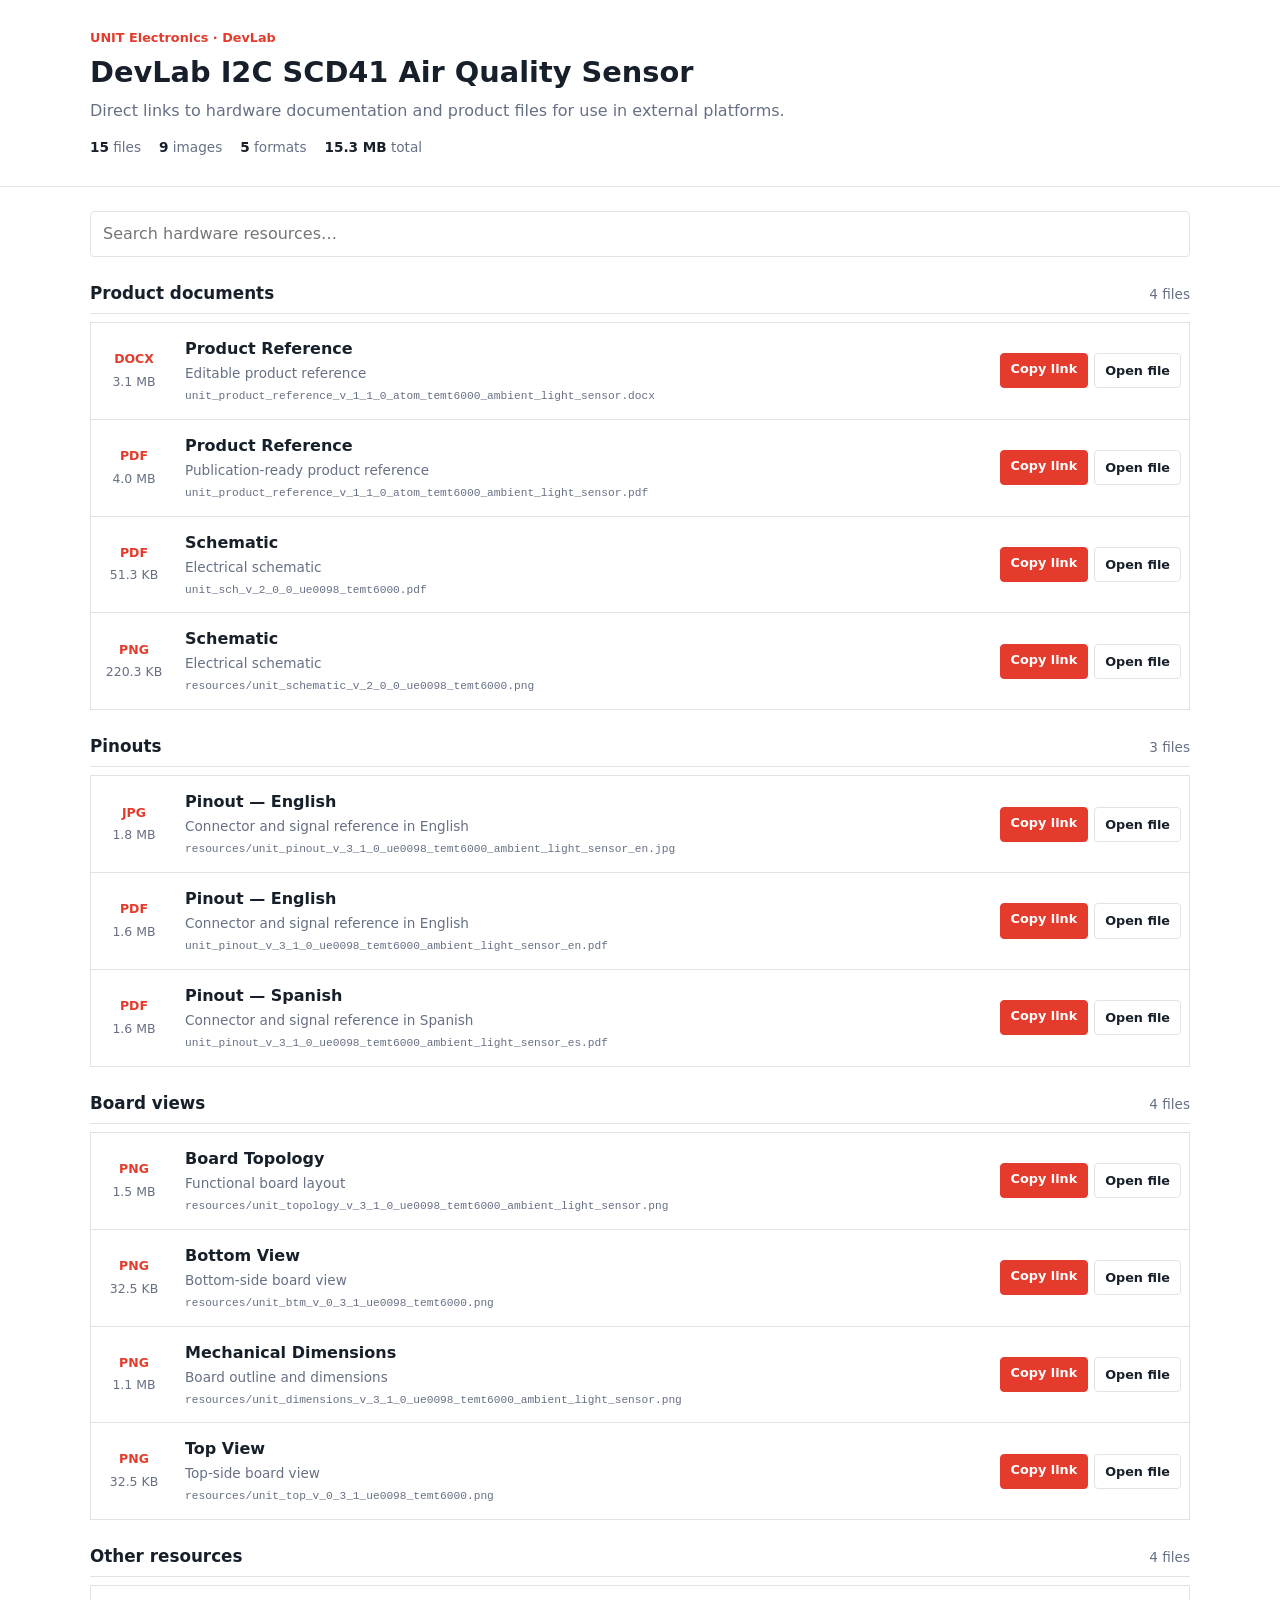
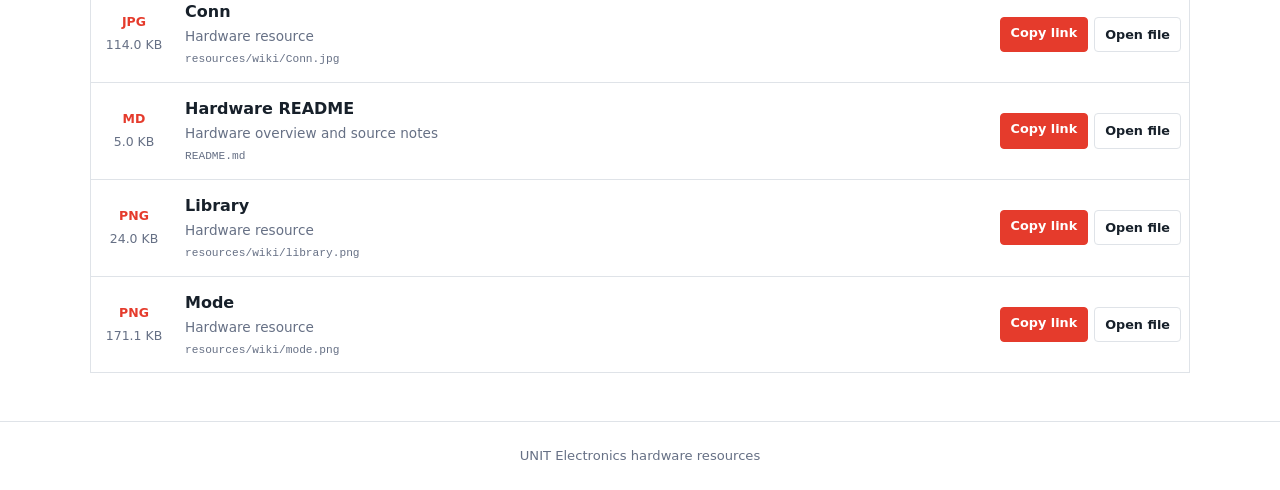
==== docs/index.html @ b1816e60 "Auto-update hardware documentation" ====
<!DOCTYPE html>
<html lang="en">
<head>
  <base href="hardware/">
  <meta charset="UTF-8">
  <meta name="viewport" content="width=device-width, initial-scale=1.0">
  <meta name="description" content="DevLab I2C SCD41 Air Quality Sensor hardware documentation and downloads">
  <title>DevLab I2C SCD41 Air Quality Sensor | Hardware Resources</title>
  <style>
    :root {
      --ink: #17202a;
      --muted: #667085;
      --line: #dfe3e8;
      --brand: #e53b2c;
    }
    * { box-sizing: border-box; }
    body {
      margin: 0;
      color: var(--ink);
      font: 16px/1.5 Inter, ui-sans-serif, system-ui, -apple-system, sans-serif;
    }
    .site-header { border-bottom: 1px solid var(--line); }
    .header-content, main {
      width: min(1100px, calc(100% - 32px));
      margin: 0 auto;
    }
    .header-content { padding: 28px 0; }
    .eyebrow {
      margin: 0 0 4px;
      color: var(--brand);
      font-size: .8rem;
      font-weight: 700;
    }
    h1 { margin: 0; font-size: 1.8rem; }
    .subtitle { margin: 5px 0 0; color: var(--muted); }
    .summary {
      display: flex;
      flex-wrap: wrap;
      gap: 18px;
      margin-top: 14px;
      color: var(--muted);
      font-size: .85rem;
    }
    .summary strong { color: var(--ink); }
    main { padding: 24px 0 48px; }
    .toolbar { margin-bottom: 24px; }
    .search {
      width: 100%;
      padding: 10px 12px;
      border: 1px solid var(--line);
      border-radius: 4px;
      color: var(--ink);
      font: inherit;
    }
    .search:focus { outline: 2px solid #f6c4bf; border-color: var(--brand); }
    .resource-section { margin-top: 24px; }
    .section-heading {
      display: flex;
      align-items: baseline;
      justify-content: space-between;
      margin-bottom: 8px;
      border-bottom: 1px solid var(--line);
    }
    .section-heading h2 { margin: 0 0 7px; font-size: 1.05rem; }
    .section-heading span { color: var(--muted); font-size: .85rem; }
    .resource-list { border-top: 1px solid var(--line); }
    .resource-item {
      display: grid;
      grid-template-columns: 70px minmax(0, 1fr) auto;
      align-items: center;
      gap: 16px;
      padding: 14px 8px;
      border: 1px solid var(--line);
      border-top: 0;
    }
    .file-meta { display: grid; gap: 4px; text-align: center; }
    .file-type {
      color: var(--brand);
      font-size: .78rem;
    }
    .file-size { color: var(--muted); font-size: .78rem; }
    .resource-details { min-width: 0; }
    .resource-item h3 { margin: 0; font-size: 1rem; }
    .resource-item p {
      display: inline;
      margin: 0 8px 0 0;
      color: var(--muted);
      font-size: .85rem;
    }
    .resource-item code {
      display: block;
      overflow: hidden;
      margin-top: 3px;
      color: var(--muted);
      font-size: .7rem;
      text-overflow: ellipsis;
      white-space: nowrap;
    }
    .actions { display: flex; gap: 6px; }
    .button {
      display: inline-flex;
      justify-content: center;
      padding: 7px 10px;
      border: 1px solid var(--line);
      border-radius: 4px;
      color: var(--ink);
      background: #fff;
      cursor: pointer;
      text-decoration: none;
      font-size: .8rem;
      font-weight: 600;
      font-family: inherit;
    }
    .button:hover { border-color: #aeb4bd; }
    .button.primary { color: #fff; border-color: var(--brand); background: var(--brand); }
    .empty-state { display: none; padding: 32px 0; color: var(--muted); text-align: center; }
    footer { padding: 24px 16px; border-top: 1px solid var(--line); color: var(--muted); text-align: center; font-size: .82rem; }
    [hidden] { display: none !important; }
    .visually-hidden {
      position: absolute;
      width: 1px;
      height: 1px;
      padding: 0;
      margin: -1px;
      overflow: hidden;
      clip: rect(0, 0, 0, 0);
      white-space: nowrap;
      border: 0;
    }
    @media (max-width: 680px) {
      .resource-item { grid-template-columns: 52px minmax(0, 1fr); }
      .actions { grid-column: 1 / -1; padding-left: 68px; }
    }
  </style>
</head>
<body>
  <header class="site-header">
    <div class="header-content">
      <p class="eyebrow">UNIT Electronics · DevLab</p>
      <h1>DevLab I2C SCD41 Air Quality Sensor</h1>
      <p class="subtitle">Direct links to hardware documentation and product files for use in external platforms.</p>
      <div class="summary" aria-label="Resource summary">
        <span><strong>15</strong> files</span>
        <span><strong>9</strong> images</span>
        <span><strong>5</strong> formats</span>
        <span><strong>15.3 MB</strong> total</span>
      </div>
    </div>
  </header>
  <main>
    <div class="toolbar">
      <label for="resource-search" class="visually-hidden">Search hardware resources</label>
      <input id="resource-search" class="search" type="search" placeholder="Search hardware resources…" autocomplete="off">
    </div>

      <section class="resource-section">
        <div class="section-heading">
          <h2>Product documents</h2>
          <span>4 files</span>
        </div>
        <div class="resource-list">
        <article class="resource-item" data-search="product reference unit_product_reference_v_1_1_0_atom_temt6000_ambient_light_sensor.docx editable product reference">
          <div class="file-meta">
            <strong class="file-type">DOCX</strong>
            <span class="file-size">3.1 MB</span>
          </div>
          <div class="resource-details">
            <h3>Product Reference</h3>
            <p>Editable product reference</p>
            <code title="unit_product_reference_v_1_1_0_atom_temt6000_ambient_light_sensor.docx">unit_product_reference_v_1_1_0_atom_temt6000_ambient_light_sensor.docx</code>
          </div>
          <div class="actions">
            <button class="button primary copy-link" type="button" data-url="unit_product_reference_v_1_1_0_atom_temt6000_ambient_light_sensor.docx">Copy link</button>
            <a class="button" href="unit_product_reference_v_1_1_0_atom_temt6000_ambient_light_sensor.docx" target="_blank" rel="noopener">Open file</a>
          </div>
        </article>

        <article class="resource-item" data-search="product reference unit_product_reference_v_1_1_0_atom_temt6000_ambient_light_sensor.pdf publication-ready product reference">
          <div class="file-meta">
            <strong class="file-type">PDF</strong>
            <span class="file-size">4.0 MB</span>
          </div>
          <div class="resource-details">
            <h3>Product Reference</h3>
            <p>Publication-ready product reference</p>
            <code title="unit_product_reference_v_1_1_0_atom_temt6000_ambient_light_sensor.pdf">unit_product_reference_v_1_1_0_atom_temt6000_ambient_light_sensor.pdf</code>
          </div>
          <div class="actions">
            <button class="button primary copy-link" type="button" data-url="unit_product_reference_v_1_1_0_atom_temt6000_ambient_light_sensor.pdf">Copy link</button>
            <a class="button" href="unit_product_reference_v_1_1_0_atom_temt6000_ambient_light_sensor.pdf" target="_blank" rel="noopener">Open file</a>
          </div>
        </article>

        <article class="resource-item" data-search="schematic unit_sch_v_2_0_0_ue0098_temt6000.pdf electrical schematic">
          <div class="file-meta">
            <strong class="file-type">PDF</strong>
            <span class="file-size">51.3 KB</span>
          </div>
          <div class="resource-details">
            <h3>Schematic</h3>
            <p>Electrical schematic</p>
            <code title="unit_sch_v_2_0_0_ue0098_temt6000.pdf">unit_sch_v_2_0_0_ue0098_temt6000.pdf</code>
          </div>
          <div class="actions">
            <button class="button primary copy-link" type="button" data-url="unit_sch_v_2_0_0_ue0098_temt6000.pdf">Copy link</button>
            <a class="button" href="unit_sch_v_2_0_0_ue0098_temt6000.pdf" target="_blank" rel="noopener">Open file</a>
          </div>
        </article>

        <article class="resource-item" data-search="schematic resources/unit_schematic_v_2_0_0_ue0098_temt6000.png electrical schematic">
          <div class="file-meta">
            <strong class="file-type">PNG</strong>
            <span class="file-size">220.3 KB</span>
          </div>
          <div class="resource-details">
            <h3>Schematic</h3>
            <p>Electrical schematic</p>
            <code title="resources/unit_schematic_v_2_0_0_ue0098_temt6000.png">resources/unit_schematic_v_2_0_0_ue0098_temt6000.png</code>
          </div>
          <div class="actions">
            <button class="button primary copy-link" type="button" data-url="resources/unit_schematic_v_2_0_0_ue0098_temt6000.png">Copy link</button>
            <a class="button" href="resources/unit_schematic_v_2_0_0_ue0098_temt6000.png" target="_blank" rel="noopener">Open file</a>
          </div>
        </article>
        </div>
      </section>
      <section class="resource-section">
        <div class="section-heading">
          <h2>Pinouts</h2>
          <span>3 files</span>
        </div>
        <div class="resource-list">
        <article class="resource-item" data-search="pinout — english resources/unit_pinout_v_3_1_0_ue0098_temt6000_ambient_light_sensor_en.jpg connector and signal reference in english">
          <div class="file-meta">
            <strong class="file-type">JPG</strong>
            <span class="file-size">1.8 MB</span>
          </div>
          <div class="resource-details">
            <h3>Pinout — English</h3>
            <p>Connector and signal reference in English</p>
            <code title="resources/unit_pinout_v_3_1_0_ue0098_temt6000_ambient_light_sensor_en.jpg">resources/unit_pinout_v_3_1_0_ue0098_temt6000_ambient_light_sensor_en.jpg</code>
          </div>
          <div class="actions">
            <button class="button primary copy-link" type="button" data-url="resources/unit_pinout_v_3_1_0_ue0098_temt6000_ambient_light_sensor_en.jpg">Copy link</button>
            <a class="button" href="resources/unit_pinout_v_3_1_0_ue0098_temt6000_ambient_light_sensor_en.jpg" target="_blank" rel="noopener">Open file</a>
          </div>
        </article>

        <article class="resource-item" data-search="pinout — english unit_pinout_v_3_1_0_ue0098_temt6000_ambient_light_sensor_en.pdf connector and signal reference in english">
          <div class="file-meta">
            <strong class="file-type">PDF</strong>
            <span class="file-size">1.6 MB</span>
          </div>
          <div class="resource-details">
            <h3>Pinout — English</h3>
            <p>Connector and signal reference in English</p>
            <code title="unit_pinout_v_3_1_0_ue0098_temt6000_ambient_light_sensor_en.pdf">unit_pinout_v_3_1_0_ue0098_temt6000_ambient_light_sensor_en.pdf</code>
          </div>
          <div class="actions">
            <button class="button primary copy-link" type="button" data-url="unit_pinout_v_3_1_0_ue0098_temt6000_ambient_light_sensor_en.pdf">Copy link</button>
            <a class="button" href="unit_pinout_v_3_1_0_ue0098_temt6000_ambient_light_sensor_en.pdf" target="_blank" rel="noopener">Open file</a>
          </div>
        </article>

        <article class="resource-item" data-search="pinout — spanish unit_pinout_v_3_1_0_ue0098_temt6000_ambient_light_sensor_es.pdf connector and signal reference in spanish">
          <div class="file-meta">
            <strong class="file-type">PDF</strong>
            <span class="file-size">1.6 MB</span>
          </div>
          <div class="resource-details">
            <h3>Pinout — Spanish</h3>
            <p>Connector and signal reference in Spanish</p>
            <code title="unit_pinout_v_3_1_0_ue0098_temt6000_ambient_light_sensor_es.pdf">unit_pinout_v_3_1_0_ue0098_temt6000_ambient_light_sensor_es.pdf</code>
          </div>
          <div class="actions">
            <button class="button primary copy-link" type="button" data-url="unit_pinout_v_3_1_0_ue0098_temt6000_ambient_light_sensor_es.pdf">Copy link</button>
            <a class="button" href="unit_pinout_v_3_1_0_ue0098_temt6000_ambient_light_sensor_es.pdf" target="_blank" rel="noopener">Open file</a>
          </div>
        </article>
        </div>
      </section>
      <section class="resource-section">
        <div class="section-heading">
          <h2>Board views</h2>
          <span>4 files</span>
        </div>
        <div class="resource-list">
        <article class="resource-item" data-search="board topology resources/unit_topology_v_3_1_0_ue0098_temt6000_ambient_light_sensor.png functional board layout">
          <div class="file-meta">
            <strong class="file-type">PNG</strong>
            <span class="file-size">1.5 MB</span>
          </div>
          <div class="resource-details">
            <h3>Board Topology</h3>
            <p>Functional board layout</p>
            <code title="resources/unit_topology_v_3_1_0_ue0098_temt6000_ambient_light_sensor.png">resources/unit_topology_v_3_1_0_ue0098_temt6000_ambient_light_sensor.png</code>
          </div>
          <div class="actions">
            <button class="button primary copy-link" type="button" data-url="resources/unit_topology_v_3_1_0_ue0098_temt6000_ambient_light_sensor.png">Copy link</button>
            <a class="button" href="resources/unit_topology_v_3_1_0_ue0098_temt6000_ambient_light_sensor.png" target="_blank" rel="noopener">Open file</a>
          </div>
        </article>

        <article class="resource-item" data-search="bottom view resources/unit_btm_v_0_3_1_ue0098_temt6000.png bottom-side board view">
          <div class="file-meta">
            <strong class="file-type">PNG</strong>
            <span class="file-size">32.5 KB</span>
          </div>
          <div class="resource-details">
            <h3>Bottom View</h3>
            <p>Bottom-side board view</p>
            <code title="resources/unit_btm_v_0_3_1_ue0098_temt6000.png">resources/unit_btm_v_0_3_1_ue0098_temt6000.png</code>
          </div>
          <div class="actions">
            <button class="button primary copy-link" type="button" data-url="resources/unit_btm_v_0_3_1_ue0098_temt6000.png">Copy link</button>
            <a class="button" href="resources/unit_btm_v_0_3_1_ue0098_temt6000.png" target="_blank" rel="noopener">Open file</a>
          </div>
        </article>

        <article class="resource-item" data-search="mechanical dimensions resources/unit_dimensions_v_3_1_0_ue0098_temt6000_ambient_light_sensor.png board outline and dimensions">
          <div class="file-meta">
            <strong class="file-type">PNG</strong>
            <span class="file-size">1.1 MB</span>
          </div>
          <div class="resource-details">
            <h3>Mechanical Dimensions</h3>
            <p>Board outline and dimensions</p>
            <code title="resources/unit_dimensions_v_3_1_0_ue0098_temt6000_ambient_light_sensor.png">resources/unit_dimensions_v_3_1_0_ue0098_temt6000_ambient_light_sensor.png</code>
          </div>
          <div class="actions">
            <button class="button primary copy-link" type="button" data-url="resources/unit_dimensions_v_3_1_0_ue0098_temt6000_ambient_light_sensor.png">Copy link</button>
            <a class="button" href="resources/unit_dimensions_v_3_1_0_ue0098_temt6000_ambient_light_sensor.png" target="_blank" rel="noopener">Open file</a>
          </div>
        </article>

        <article class="resource-item" data-search="top view resources/unit_top_v_0_3_1_ue0098_temt6000.png top-side board view">
          <div class="file-meta">
            <strong class="file-type">PNG</strong>
            <span class="file-size">32.5 KB</span>
          </div>
          <div class="resource-details">
            <h3>Top View</h3>
            <p>Top-side board view</p>
            <code title="resources/unit_top_v_0_3_1_ue0098_temt6000.png">resources/unit_top_v_0_3_1_ue0098_temt6000.png</code>
          </div>
          <div class="actions">
            <button class="button primary copy-link" type="button" data-url="resources/unit_top_v_0_3_1_ue0098_temt6000.png">Copy link</button>
            <a class="button" href="resources/unit_top_v_0_3_1_ue0098_temt6000.png" target="_blank" rel="noopener">Open file</a>
          </div>
        </article>
        </div>
      </section>
      <section class="resource-section">
        <div class="section-heading">
          <h2>Other resources</h2>
          <span>4 files</span>
        </div>
        <div class="resource-list">
        <article class="resource-item" data-search="conn resources/wiki/conn.jpg hardware resource">
          <div class="file-meta">
            <strong class="file-type">JPG</strong>
            <span class="file-size">114.0 KB</span>
          </div>
          <div class="resource-details">
            <h3>Conn</h3>
            <p>Hardware resource</p>
            <code title="resources/wiki/Conn.jpg">resources/wiki/Conn.jpg</code>
          </div>
          <div class="actions">
            <button class="button primary copy-link" type="button" data-url="resources/wiki/Conn.jpg">Copy link</button>
            <a class="button" href="resources/wiki/Conn.jpg" target="_blank" rel="noopener">Open file</a>
          </div>
        </article>

        <article class="resource-item" data-search="hardware readme readme.md hardware overview and source notes">
          <div class="file-meta">
            <strong class="file-type">MD</strong>
            <span class="file-size">5.0 KB</span>
          </div>
          <div class="resource-details">
            <h3>Hardware README</h3>
            <p>Hardware overview and source notes</p>
            <code title="README.md">README.md</code>
          </div>
          <div class="actions">
            <button class="button primary copy-link" type="button" data-url="README.md">Copy link</button>
            <a class="button" href="README.md" target="_blank" rel="noopener">Open file</a>
          </div>
        </article>

        <article class="resource-item" data-search="library resources/wiki/library.png hardware resource">
          <div class="file-meta">
            <strong class="file-type">PNG</strong>
            <span class="file-size">24.0 KB</span>
          </div>
          <div class="resource-details">
            <h3>Library</h3>
            <p>Hardware resource</p>
            <code title="resources/wiki/library.png">resources/wiki/library.png</code>
          </div>
          <div class="actions">
            <button class="button primary copy-link" type="button" data-url="resources/wiki/library.png">Copy link</button>
            <a class="button" href="resources/wiki/library.png" target="_blank" rel="noopener">Open file</a>
          </div>
        </article>

        <article class="resource-item" data-search="mode resources/wiki/mode.png hardware resource">
          <div class="file-meta">
            <strong class="file-type">PNG</strong>
            <span class="file-size">171.1 KB</span>
          </div>
          <div class="resource-details">
            <h3>Mode</h3>
            <p>Hardware resource</p>
            <code title="resources/wiki/mode.png">resources/wiki/mode.png</code>
          </div>
          <div class="actions">
            <button class="button primary copy-link" type="button" data-url="resources/wiki/mode.png">Copy link</button>
            <a class="button" href="resources/wiki/mode.png" target="_blank" rel="noopener">Open file</a>
          </div>
        </article>
        </div>
      </section>
    <p id="empty-state" class="empty-state">No resources match your search.</p>
  </main>
  <footer>UNIT Electronics hardware resources</footer>
  <script>
    const search = document.getElementById('resource-search');
    const sections = [...document.querySelectorAll('.resource-section')];
    const emptyState = document.getElementById('empty-state');
    const copyText = async (text) => {
      try {
        await navigator.clipboard.writeText(text);
      } catch (error) {
        const input = document.createElement('textarea');
        input.value = text;
        input.style.position = 'fixed';
        input.style.opacity = '0';
        document.body.appendChild(input);
        input.select();
        document.execCommand('copy');
        input.remove();
      }
    };
    document.querySelectorAll('.copy-link').forEach((button) => {
      button.addEventListener('click', async () => {
        const absoluteUrl = new URL(button.dataset.url, document.baseURI).href;
        await copyText(absoluteUrl);
        const originalLabel = button.textContent;
        button.textContent = 'Copied';
        setTimeout(() => { button.textContent = originalLabel; }, 1600);
      });
    });
    search.addEventListener('input', () => {
      const query = search.value.trim().toLowerCase();
      let visibleCards = 0;
      sections.forEach((section) => {
        let sectionCards = 0;
        section.querySelectorAll('.resource-item').forEach((card) => {
          const match = card.dataset.search.includes(query);
          card.hidden = !match;
          sectionCards += Number(match);
        });
        section.hidden = sectionCards === 0;
        visibleCards += sectionCards;
      });
      emptyState.style.display = visibleCards ? 'none' : 'block';
    });
  </script>
</body>
</html>
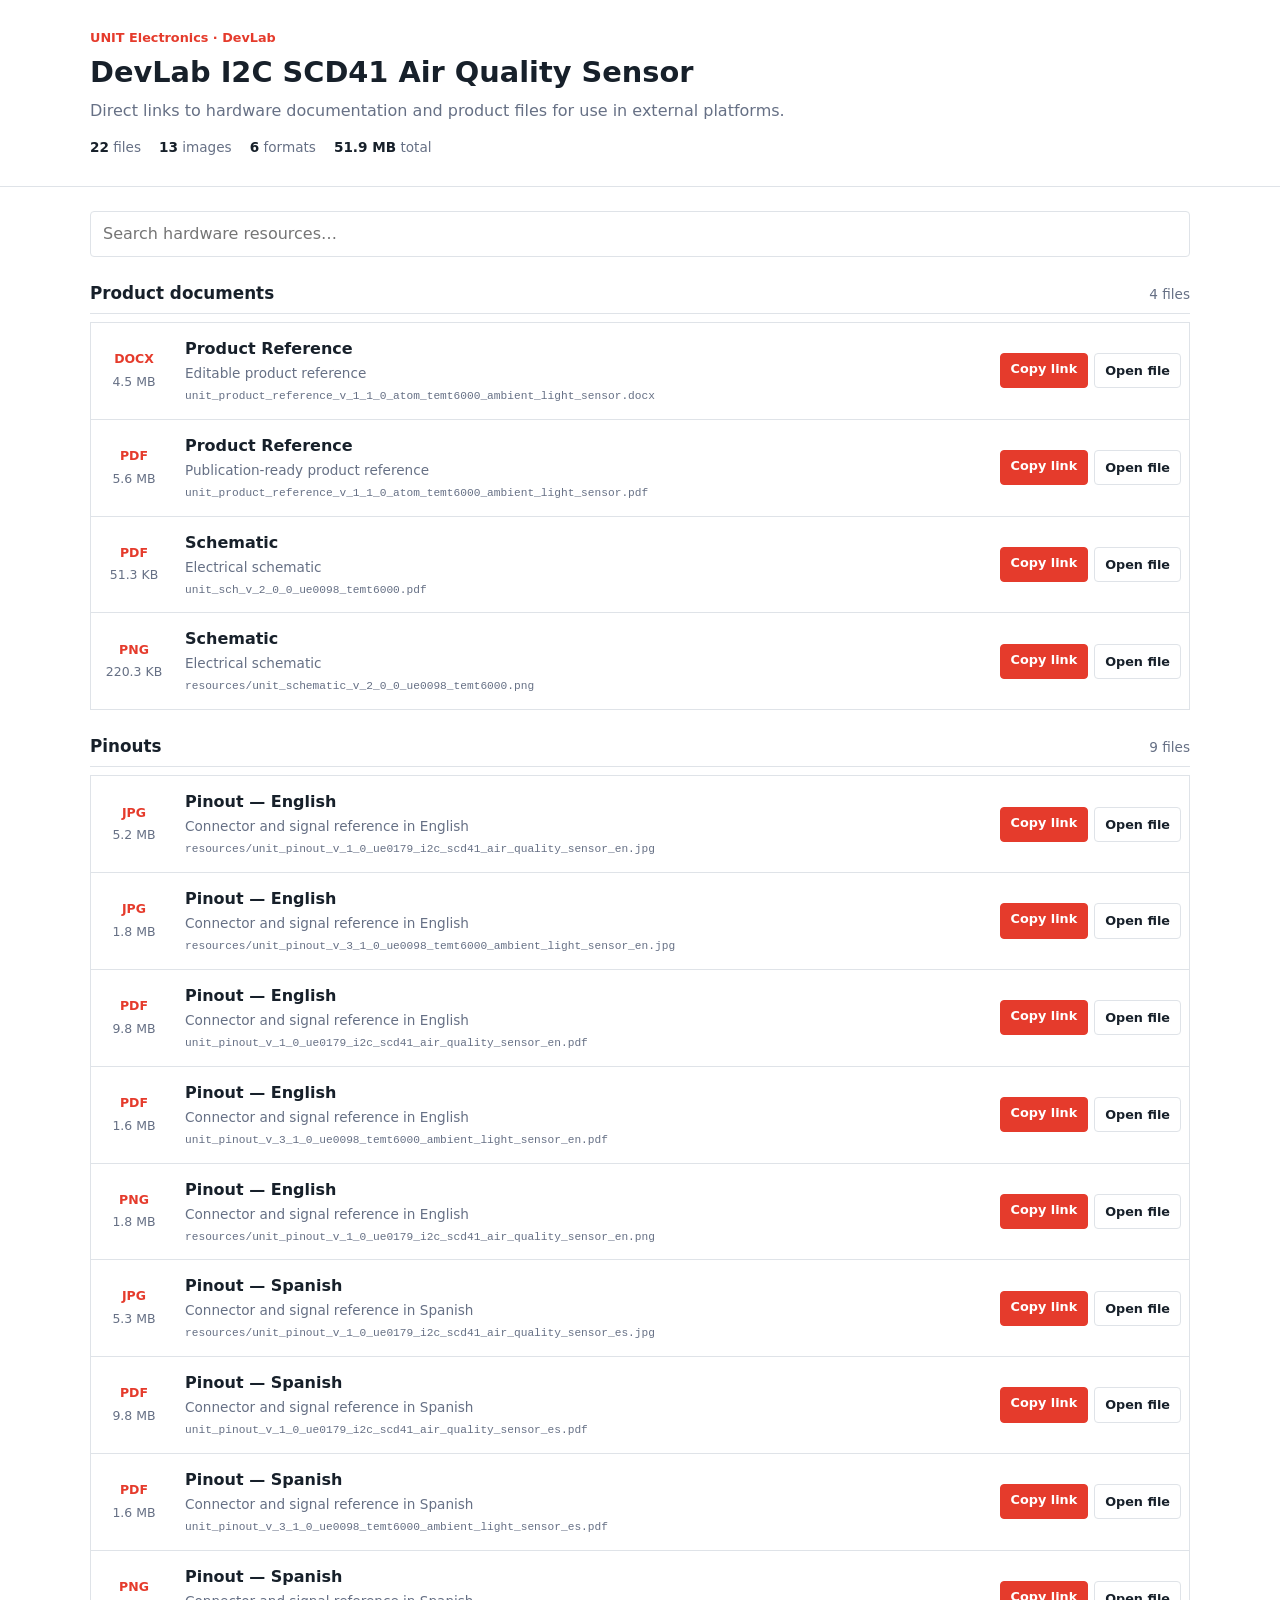
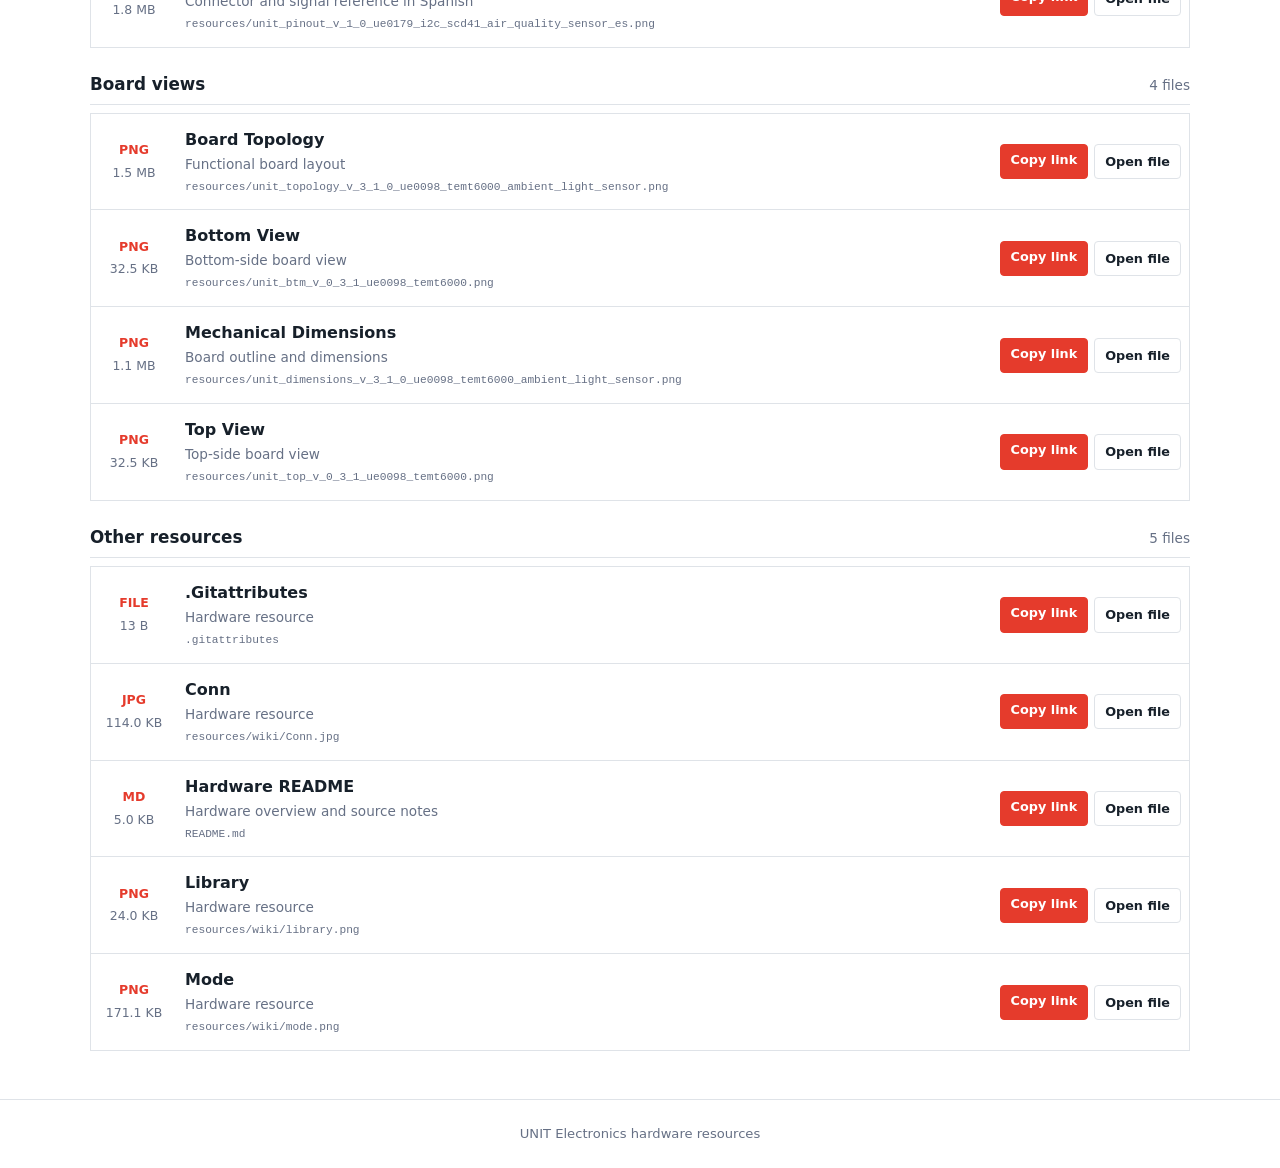
==== commit ae5261db: "Auto-update hardware documentation" ====
--- a/docs/index.html
+++ b/docs/index.html
@@ -140,10 +140,10 @@
       <h1>DevLab I2C SCD41 Air Quality Sensor</h1>
       <p class="subtitle">Direct links to hardware documentation and product files for use in external platforms.</p>
       <div class="summary" aria-label="Resource summary">
-        <span><strong>15</strong> files</span>
-        <span><strong>9</strong> images</span>
-        <span><strong>5</strong> formats</span>
-        <span><strong>15.3 MB</strong> total</span>
+        <span><strong>22</strong> files</span>
+        <span><strong>13</strong> images</span>
+        <span><strong>6</strong> formats</span>
+        <span><strong>51.9 MB</strong> total</span>
       </div>
     </div>
   </header>
@@ -162,7 +162,7 @@
         <article class="resource-item" data-search="product reference unit_product_reference_v_1_1_0_atom_temt6000_ambient_light_sensor.docx editable product reference">
           <div class="file-meta">
             <strong class="file-type">DOCX</strong>
-            <span class="file-size">3.1 MB</span>
+            <span class="file-size">4.5 MB</span>
           </div>
           <div class="resource-details">
             <h3>Product Reference</h3>
@@ -178,7 +178,7 @@
         <article class="resource-item" data-search="product reference unit_product_reference_v_1_1_0_atom_temt6000_ambient_light_sensor.pdf publication-ready product reference">
           <div class="file-meta">
             <strong class="file-type">PDF</strong>
-            <span class="file-size">4.0 MB</span>
+            <span class="file-size">5.6 MB</span>
           </div>
           <div class="resource-details">
             <h3>Product Reference</h3>
@@ -227,9 +227,25 @@
       <section class="resource-section">
         <div class="section-heading">
           <h2>Pinouts</h2>
-          <span>3 files</span>
+          <span>9 files</span>
         </div>
         <div class="resource-list">
+        <article class="resource-item" data-search="pinout — english resources/unit_pinout_v_1_0_ue0179_i2c_scd41_air_quality_sensor_en.jpg connector and signal reference in english">
+          <div class="file-meta">
+            <strong class="file-type">JPG</strong>
+            <span class="file-size">5.2 MB</span>
+          </div>
+          <div class="resource-details">
+            <h3>Pinout — English</h3>
+            <p>Connector and signal reference in English</p>
+            <code title="resources/unit_pinout_v_1_0_ue0179_i2c_scd41_air_quality_sensor_en.jpg">resources/unit_pinout_v_1_0_ue0179_i2c_scd41_air_quality_sensor_en.jpg</code>
+          </div>
+          <div class="actions">
+            <button class="button primary copy-link" type="button" data-url="resources/unit_pinout_v_1_0_ue0179_i2c_scd41_air_quality_sensor_en.jpg">Copy link</button>
+            <a class="button" href="resources/unit_pinout_v_1_0_ue0179_i2c_scd41_air_quality_sensor_en.jpg" target="_blank" rel="noopener">Open file</a>
+          </div>
+        </article>
+
         <article class="resource-item" data-search="pinout — english resources/unit_pinout_v_3_1_0_ue0098_temt6000_ambient_light_sensor_en.jpg connector and signal reference in english">
           <div class="file-meta">
             <strong class="file-type">JPG</strong>
@@ -246,6 +262,22 @@
           </div>
         </article>
 
+        <article class="resource-item" data-search="pinout — english unit_pinout_v_1_0_ue0179_i2c_scd41_air_quality_sensor_en.pdf connector and signal reference in english">
+          <div class="file-meta">
+            <strong class="file-type">PDF</strong>
+            <span class="file-size">9.8 MB</span>
+          </div>
+          <div class="resource-details">
+            <h3>Pinout — English</h3>
+            <p>Connector and signal reference in English</p>
+            <code title="unit_pinout_v_1_0_ue0179_i2c_scd41_air_quality_sensor_en.pdf">unit_pinout_v_1_0_ue0179_i2c_scd41_air_quality_sensor_en.pdf</code>
+          </div>
+          <div class="actions">
+            <button class="button primary copy-link" type="button" data-url="unit_pinout_v_1_0_ue0179_i2c_scd41_air_quality_sensor_en.pdf">Copy link</button>
+            <a class="button" href="unit_pinout_v_1_0_ue0179_i2c_scd41_air_quality_sensor_en.pdf" target="_blank" rel="noopener">Open file</a>
+          </div>
+        </article>
+
         <article class="resource-item" data-search="pinout — english unit_pinout_v_3_1_0_ue0098_temt6000_ambient_light_sensor_en.pdf connector and signal reference in english">
           <div class="file-meta">
             <strong class="file-type">PDF</strong>
@@ -262,6 +294,54 @@
           </div>
         </article>
 
+        <article class="resource-item" data-search="pinout — english resources/unit_pinout_v_1_0_ue0179_i2c_scd41_air_quality_sensor_en.png connector and signal reference in english">
+          <div class="file-meta">
+            <strong class="file-type">PNG</strong>
+            <span class="file-size">1.8 MB</span>
+          </div>
+          <div class="resource-details">
+            <h3>Pinout — English</h3>
+            <p>Connector and signal reference in English</p>
+            <code title="resources/unit_pinout_v_1_0_ue0179_i2c_scd41_air_quality_sensor_en.png">resources/unit_pinout_v_1_0_ue0179_i2c_scd41_air_quality_sensor_en.png</code>
+          </div>
+          <div class="actions">
+            <button class="button primary copy-link" type="button" data-url="resources/unit_pinout_v_1_0_ue0179_i2c_scd41_air_quality_sensor_en.png">Copy link</button>
+            <a class="button" href="resources/unit_pinout_v_1_0_ue0179_i2c_scd41_air_quality_sensor_en.png" target="_blank" rel="noopener">Open file</a>
+          </div>
+        </article>
+
+        <article class="resource-item" data-search="pinout — spanish resources/unit_pinout_v_1_0_ue0179_i2c_scd41_air_quality_sensor_es.jpg connector and signal reference in spanish">
+          <div class="file-meta">
+            <strong class="file-type">JPG</strong>
+            <span class="file-size">5.3 MB</span>
+          </div>
+          <div class="resource-details">
+            <h3>Pinout — Spanish</h3>
+            <p>Connector and signal reference in Spanish</p>
+            <code title="resources/unit_pinout_v_1_0_ue0179_i2c_scd41_air_quality_sensor_es.jpg">resources/unit_pinout_v_1_0_ue0179_i2c_scd41_air_quality_sensor_es.jpg</code>
+          </div>
+          <div class="actions">
+            <button class="button primary copy-link" type="button" data-url="resources/unit_pinout_v_1_0_ue0179_i2c_scd41_air_quality_sensor_es.jpg">Copy link</button>
+            <a class="button" href="resources/unit_pinout_v_1_0_ue0179_i2c_scd41_air_quality_sensor_es.jpg" target="_blank" rel="noopener">Open file</a>
+          </div>
+        </article>
+
+        <article class="resource-item" data-search="pinout — spanish unit_pinout_v_1_0_ue0179_i2c_scd41_air_quality_sensor_es.pdf connector and signal reference in spanish">
+          <div class="file-meta">
+            <strong class="file-type">PDF</strong>
+            <span class="file-size">9.8 MB</span>
+          </div>
+          <div class="resource-details">
+            <h3>Pinout — Spanish</h3>
+            <p>Connector and signal reference in Spanish</p>
+            <code title="unit_pinout_v_1_0_ue0179_i2c_scd41_air_quality_sensor_es.pdf">unit_pinout_v_1_0_ue0179_i2c_scd41_air_quality_sensor_es.pdf</code>
+          </div>
+          <div class="actions">
+            <button class="button primary copy-link" type="button" data-url="unit_pinout_v_1_0_ue0179_i2c_scd41_air_quality_sensor_es.pdf">Copy link</button>
+            <a class="button" href="unit_pinout_v_1_0_ue0179_i2c_scd41_air_quality_sensor_es.pdf" target="_blank" rel="noopener">Open file</a>
+          </div>
+        </article>
+
         <article class="resource-item" data-search="pinout — spanish unit_pinout_v_3_1_0_ue0098_temt6000_ambient_light_sensor_es.pdf connector and signal reference in spanish">
           <div class="file-meta">
             <strong class="file-type">PDF</strong>
@@ -275,6 +355,22 @@
           <div class="actions">
             <button class="button primary copy-link" type="button" data-url="unit_pinout_v_3_1_0_ue0098_temt6000_ambient_light_sensor_es.pdf">Copy link</button>
             <a class="button" href="unit_pinout_v_3_1_0_ue0098_temt6000_ambient_light_sensor_es.pdf" target="_blank" rel="noopener">Open file</a>
+          </div>
+        </article>
+
+        <article class="resource-item" data-search="pinout — spanish resources/unit_pinout_v_1_0_ue0179_i2c_scd41_air_quality_sensor_es.png connector and signal reference in spanish">
+          <div class="file-meta">
+            <strong class="file-type">PNG</strong>
+            <span class="file-size">1.8 MB</span>
+          </div>
+          <div class="resource-details">
+            <h3>Pinout — Spanish</h3>
+            <p>Connector and signal reference in Spanish</p>
+            <code title="resources/unit_pinout_v_1_0_ue0179_i2c_scd41_air_quality_sensor_es.png">resources/unit_pinout_v_1_0_ue0179_i2c_scd41_air_quality_sensor_es.png</code>
+          </div>
+          <div class="actions">
+            <button class="button primary copy-link" type="button" data-url="resources/unit_pinout_v_1_0_ue0179_i2c_scd41_air_quality_sensor_es.png">Copy link</button>
+            <a class="button" href="resources/unit_pinout_v_1_0_ue0179_i2c_scd41_air_quality_sensor_es.png" target="_blank" rel="noopener">Open file</a>
           </div>
         </article>
         </div>
@@ -353,9 +449,25 @@
       <section class="resource-section">
         <div class="section-heading">
           <h2>Other resources</h2>
-          <span>4 files</span>
+          <span>5 files</span>
         </div>
         <div class="resource-list">
+        <article class="resource-item" data-search=".gitattributes .gitattributes hardware resource">
+          <div class="file-meta">
+            <strong class="file-type">FILE</strong>
+            <span class="file-size">13 B</span>
+          </div>
+          <div class="resource-details">
+            <h3>.Gitattributes</h3>
+            <p>Hardware resource</p>
+            <code title=".gitattributes">.gitattributes</code>
+          </div>
+          <div class="actions">
+            <button class="button primary copy-link" type="button" data-url=".gitattributes">Copy link</button>
+            <a class="button" href=".gitattributes" target="_blank" rel="noopener">Open file</a>
+          </div>
+        </article>
+
         <article class="resource-item" data-search="conn resources/wiki/conn.jpg hardware resource">
           <div class="file-meta">
             <strong class="file-type">JPG</strong>
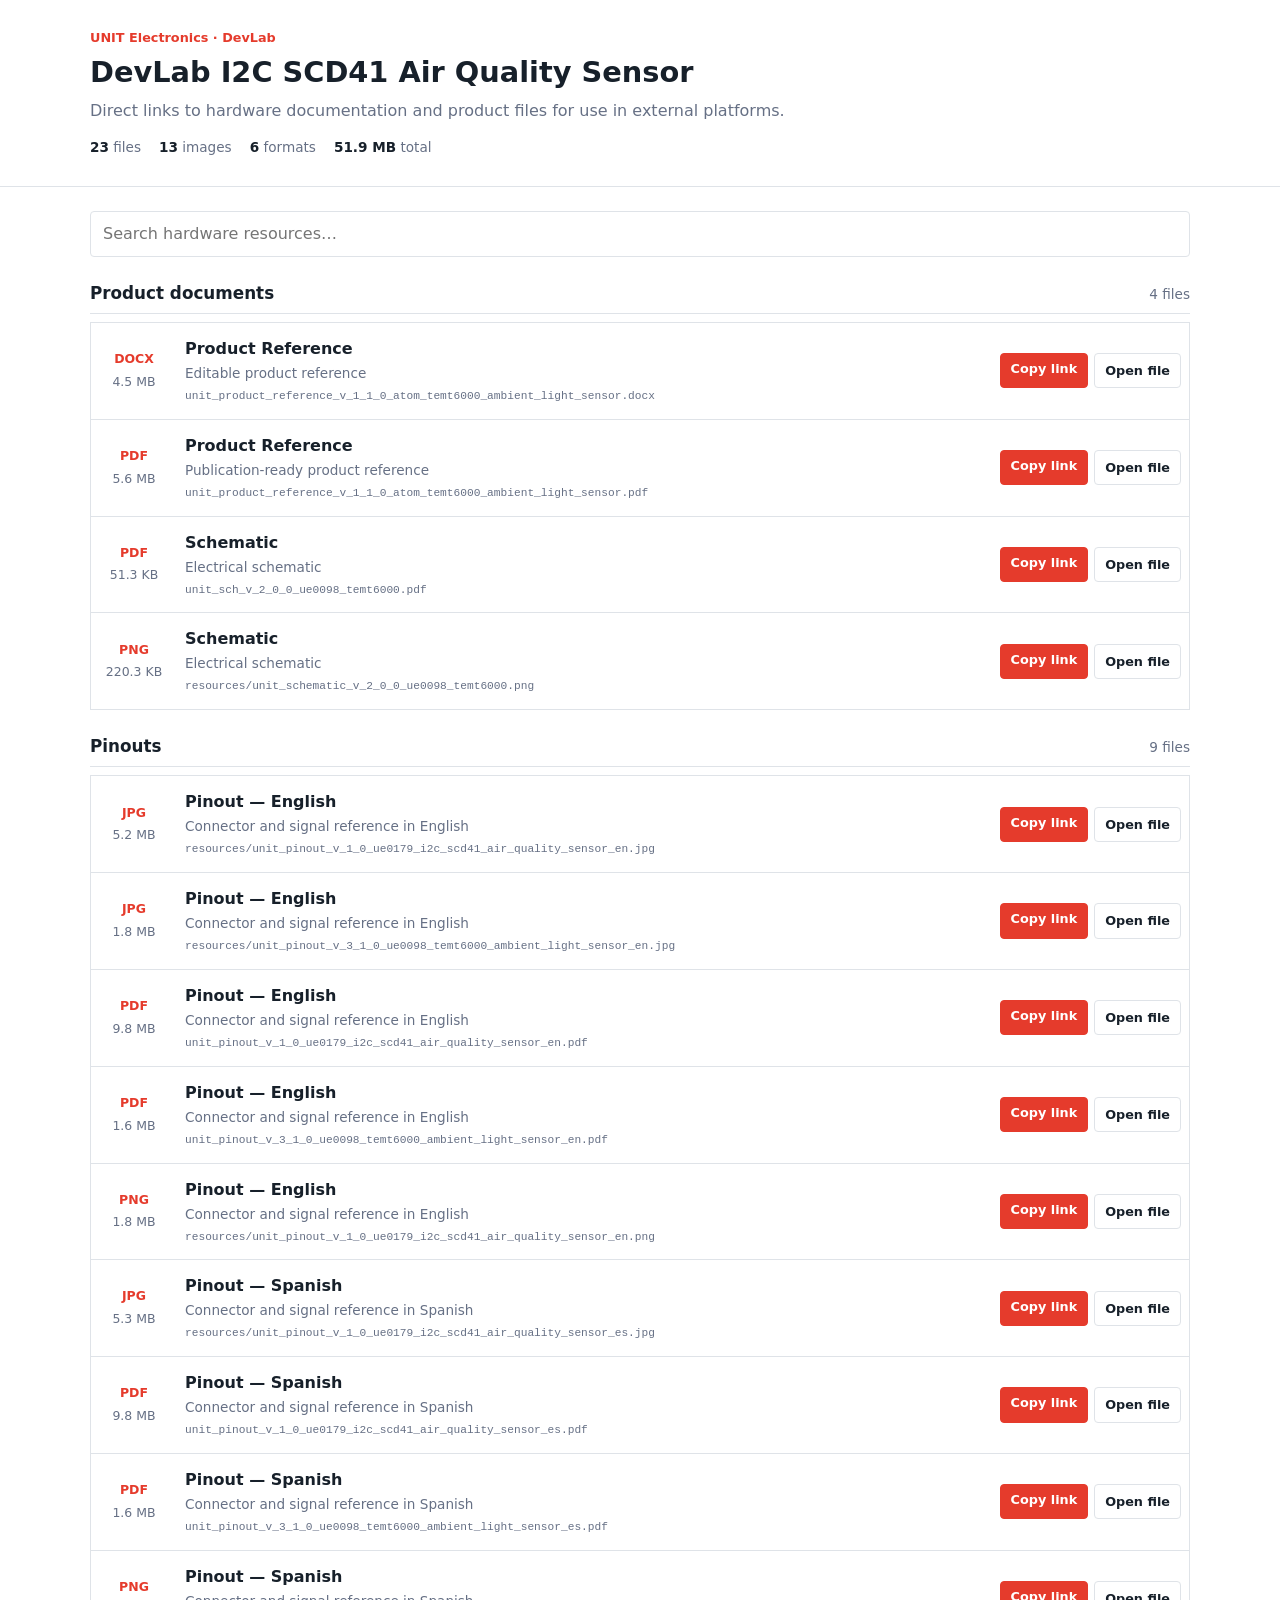
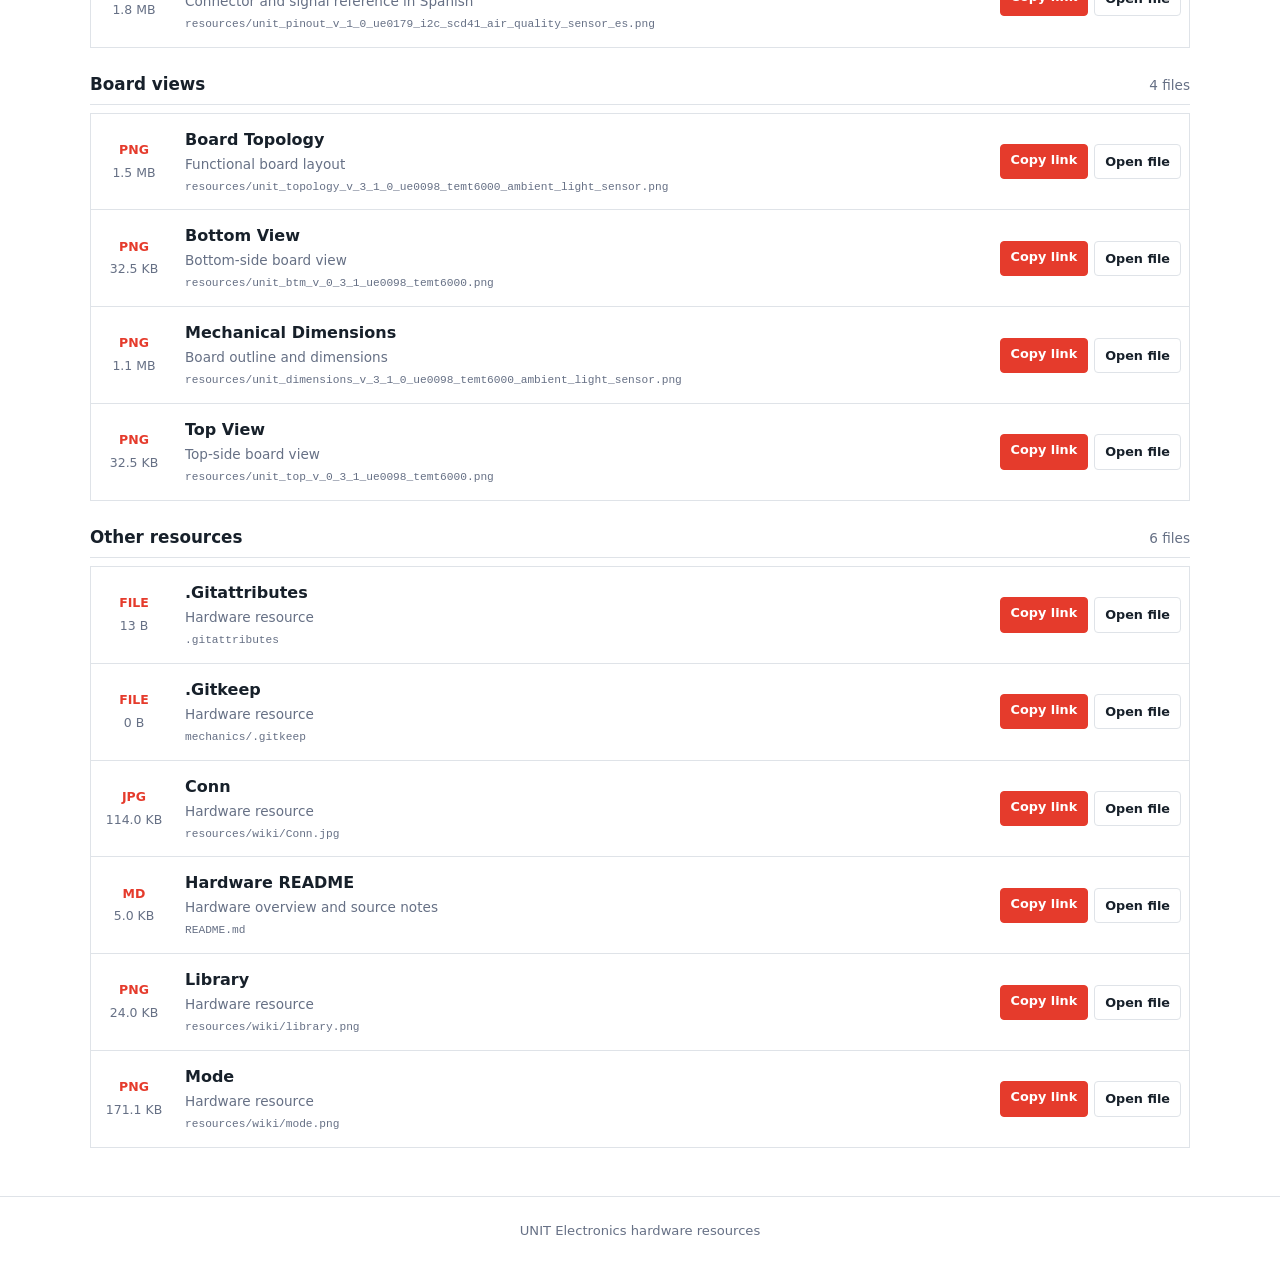
==== commit 4e6434bd: "Auto-update hardware documentation" ====
--- a/docs/index.html
+++ b/docs/index.html
@@ -140,7 +140,7 @@
       <h1>DevLab I2C SCD41 Air Quality Sensor</h1>
       <p class="subtitle">Direct links to hardware documentation and product files for use in external platforms.</p>
       <div class="summary" aria-label="Resource summary">
-        <span><strong>22</strong> files</span>
+        <span><strong>23</strong> files</span>
         <span><strong>13</strong> images</span>
         <span><strong>6</strong> formats</span>
         <span><strong>51.9 MB</strong> total</span>
@@ -449,7 +449,7 @@
       <section class="resource-section">
         <div class="section-heading">
           <h2>Other resources</h2>
-          <span>5 files</span>
+          <span>6 files</span>
         </div>
         <div class="resource-list">
         <article class="resource-item" data-search=".gitattributes .gitattributes hardware resource">
@@ -465,6 +465,22 @@
           <div class="actions">
             <button class="button primary copy-link" type="button" data-url=".gitattributes">Copy link</button>
             <a class="button" href=".gitattributes" target="_blank" rel="noopener">Open file</a>
+          </div>
+        </article>
+
+        <article class="resource-item" data-search=".gitkeep mechanics/.gitkeep hardware resource">
+          <div class="file-meta">
+            <strong class="file-type">FILE</strong>
+            <span class="file-size">0 B</span>
+          </div>
+          <div class="resource-details">
+            <h3>.Gitkeep</h3>
+            <p>Hardware resource</p>
+            <code title="mechanics/.gitkeep">mechanics/.gitkeep</code>
+          </div>
+          <div class="actions">
+            <button class="button primary copy-link" type="button" data-url="mechanics/.gitkeep">Copy link</button>
+            <a class="button" href="mechanics/.gitkeep" target="_blank" rel="noopener">Open file</a>
           </div>
         </article>
 
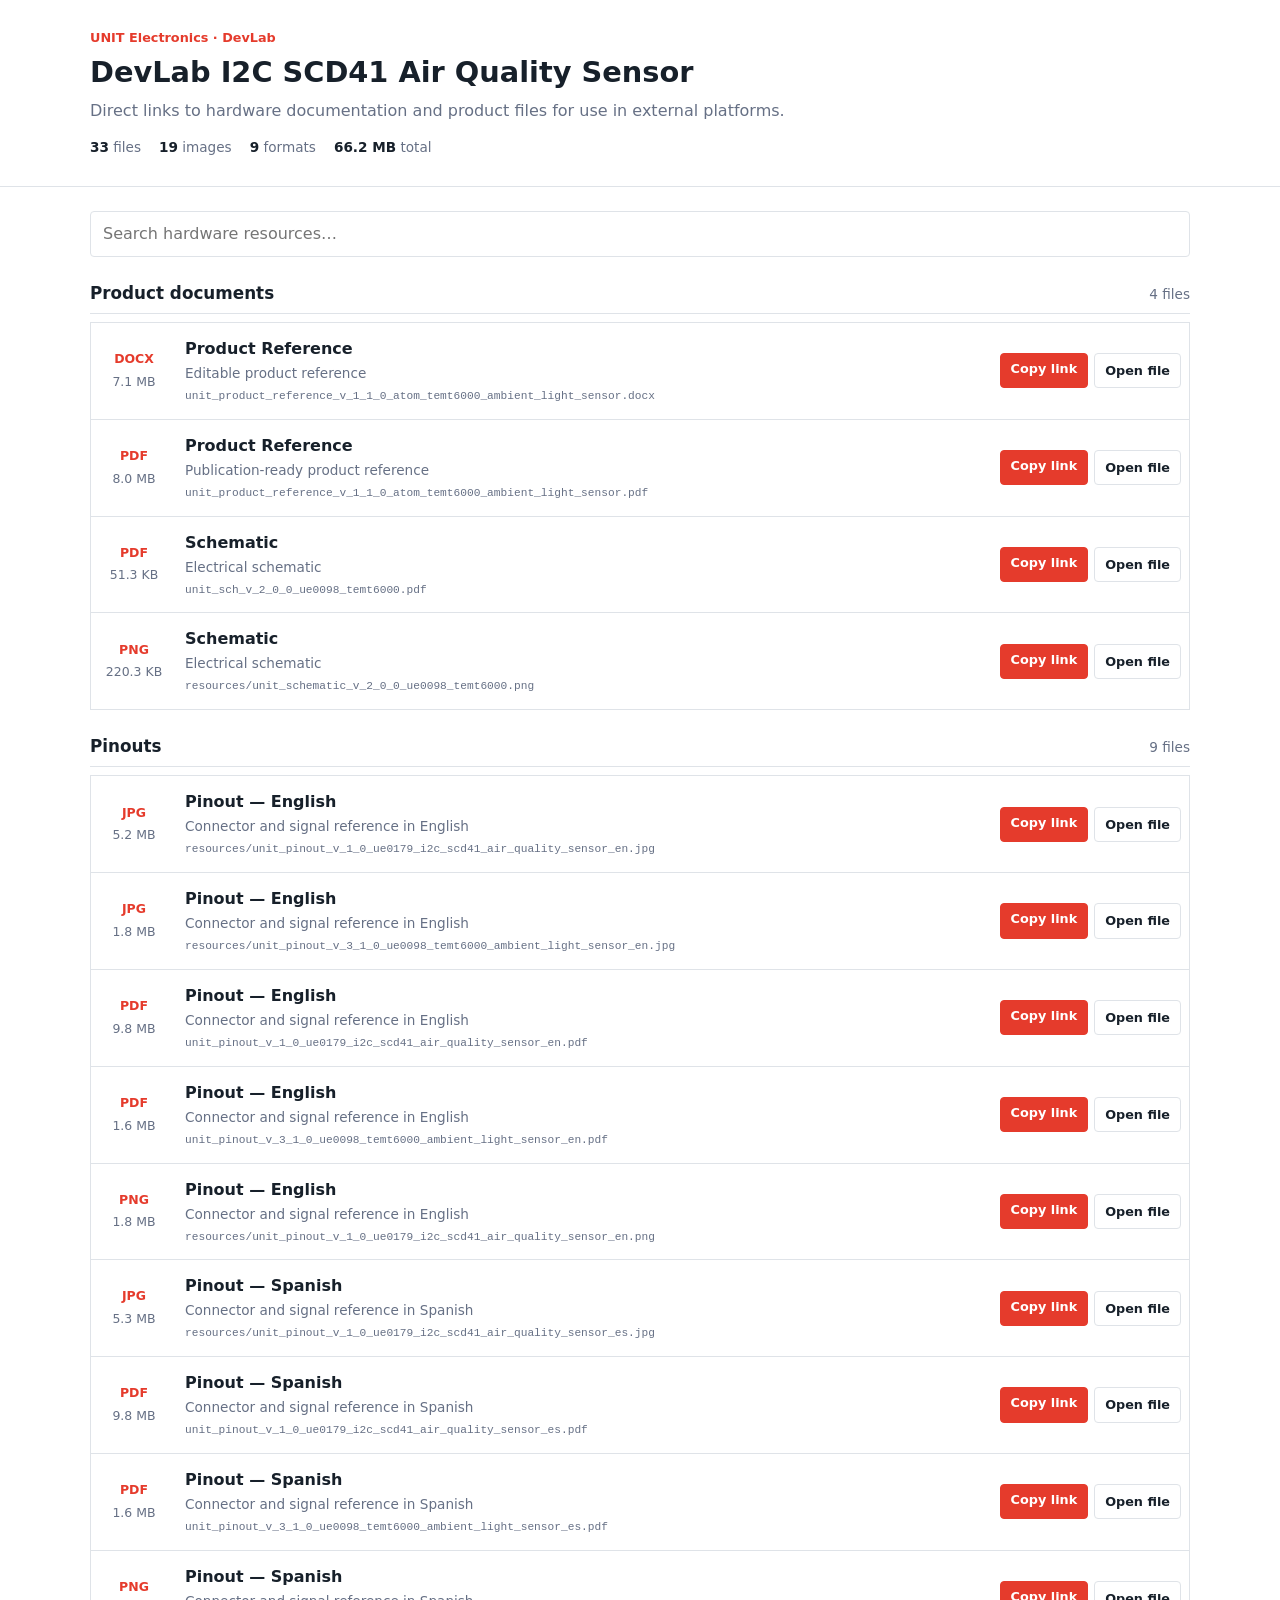
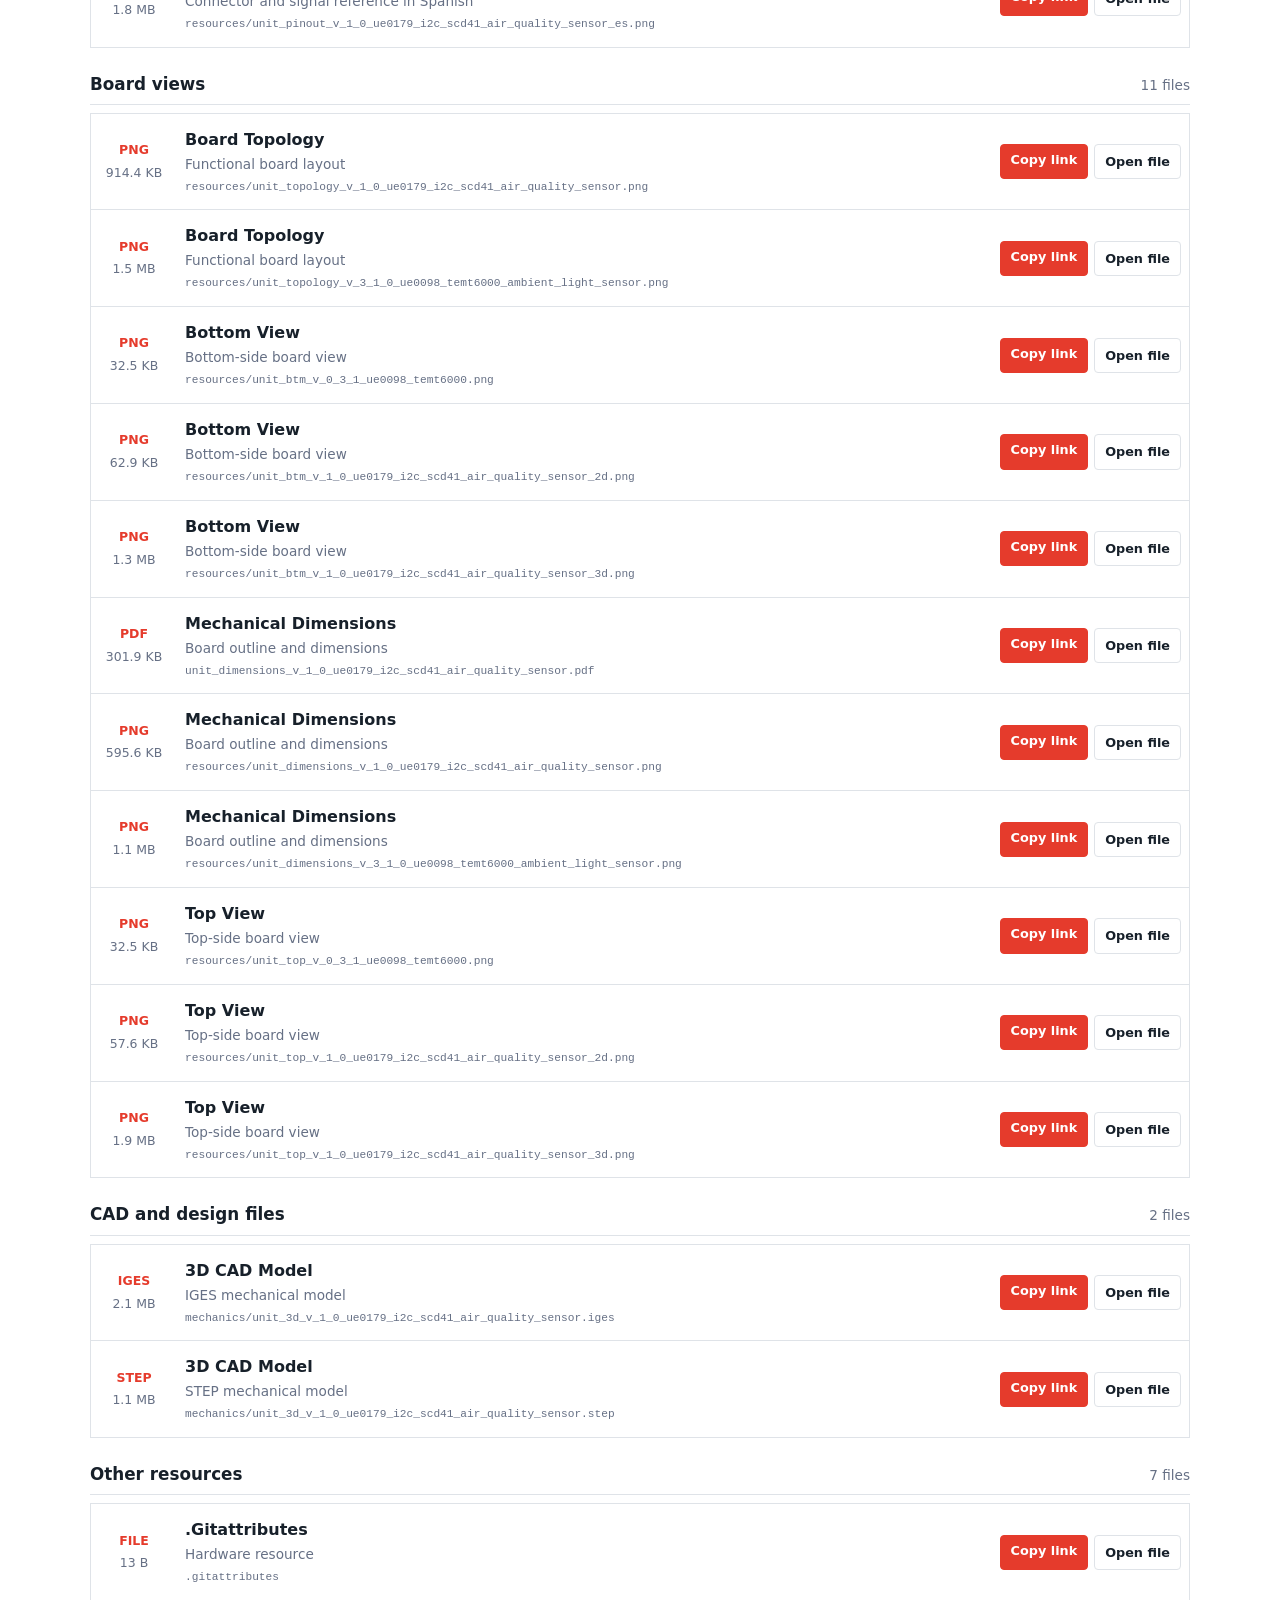
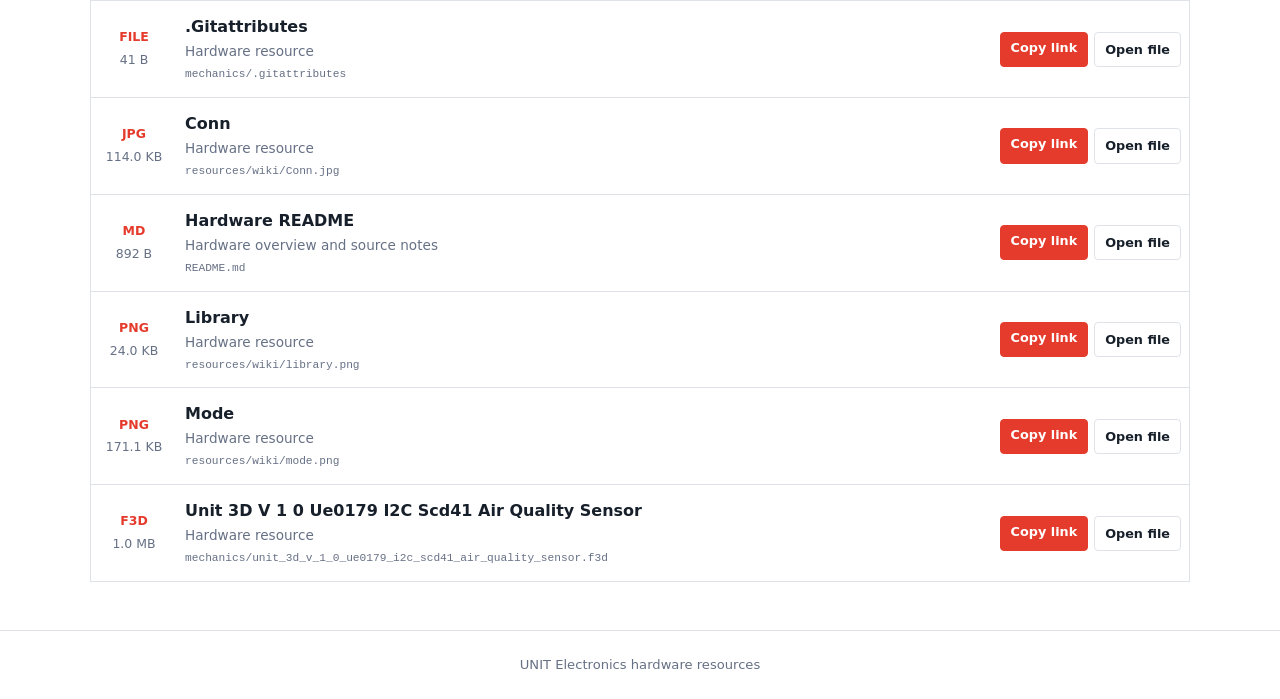
==== commit 3ab1f1ca: "Auto-update hardware documentation" ====
--- a/docs/index.html
+++ b/docs/index.html
@@ -140,10 +140,10 @@
       <h1>DevLab I2C SCD41 Air Quality Sensor</h1>
       <p class="subtitle">Direct links to hardware documentation and product files for use in external platforms.</p>
       <div class="summary" aria-label="Resource summary">
-        <span><strong>23</strong> files</span>
-        <span><strong>13</strong> images</span>
-        <span><strong>6</strong> formats</span>
-        <span><strong>51.9 MB</strong> total</span>
+        <span><strong>33</strong> files</span>
+        <span><strong>19</strong> images</span>
+        <span><strong>9</strong> formats</span>
+        <span><strong>66.2 MB</strong> total</span>
       </div>
     </div>
   </header>
@@ -162,7 +162,7 @@
         <article class="resource-item" data-search="product reference unit_product_reference_v_1_1_0_atom_temt6000_ambient_light_sensor.docx editable product reference">
           <div class="file-meta">
             <strong class="file-type">DOCX</strong>
-            <span class="file-size">4.5 MB</span>
+            <span class="file-size">7.1 MB</span>
           </div>
           <div class="resource-details">
             <h3>Product Reference</h3>
@@ -178,7 +178,7 @@
         <article class="resource-item" data-search="product reference unit_product_reference_v_1_1_0_atom_temt6000_ambient_light_sensor.pdf publication-ready product reference">
           <div class="file-meta">
             <strong class="file-type">PDF</strong>
-            <span class="file-size">5.6 MB</span>
+            <span class="file-size">8.0 MB</span>
           </div>
           <div class="resource-details">
             <h3>Product Reference</h3>
@@ -378,9 +378,25 @@
       <section class="resource-section">
         <div class="section-heading">
           <h2>Board views</h2>
-          <span>4 files</span>
+          <span>11 files</span>
         </div>
         <div class="resource-list">
+        <article class="resource-item" data-search="board topology resources/unit_topology_v_1_0_ue0179_i2c_scd41_air_quality_sensor.png functional board layout">
+          <div class="file-meta">
+            <strong class="file-type">PNG</strong>
+            <span class="file-size">914.4 KB</span>
+          </div>
+          <div class="resource-details">
+            <h3>Board Topology</h3>
+            <p>Functional board layout</p>
+            <code title="resources/unit_topology_v_1_0_ue0179_i2c_scd41_air_quality_sensor.png">resources/unit_topology_v_1_0_ue0179_i2c_scd41_air_quality_sensor.png</code>
+          </div>
+          <div class="actions">
+            <button class="button primary copy-link" type="button" data-url="resources/unit_topology_v_1_0_ue0179_i2c_scd41_air_quality_sensor.png">Copy link</button>
+            <a class="button" href="resources/unit_topology_v_1_0_ue0179_i2c_scd41_air_quality_sensor.png" target="_blank" rel="noopener">Open file</a>
+          </div>
+        </article>
+
         <article class="resource-item" data-search="board topology resources/unit_topology_v_3_1_0_ue0098_temt6000_ambient_light_sensor.png functional board layout">
           <div class="file-meta">
             <strong class="file-type">PNG</strong>
@@ -413,6 +429,70 @@
           </div>
         </article>
 
+        <article class="resource-item" data-search="bottom view resources/unit_btm_v_1_0_ue0179_i2c_scd41_air_quality_sensor_2d.png bottom-side board view">
+          <div class="file-meta">
+            <strong class="file-type">PNG</strong>
+            <span class="file-size">62.9 KB</span>
+          </div>
+          <div class="resource-details">
+            <h3>Bottom View</h3>
+            <p>Bottom-side board view</p>
+            <code title="resources/unit_btm_v_1_0_ue0179_i2c_scd41_air_quality_sensor_2d.png">resources/unit_btm_v_1_0_ue0179_i2c_scd41_air_quality_sensor_2d.png</code>
+          </div>
+          <div class="actions">
+            <button class="button primary copy-link" type="button" data-url="resources/unit_btm_v_1_0_ue0179_i2c_scd41_air_quality_sensor_2d.png">Copy link</button>
+            <a class="button" href="resources/unit_btm_v_1_0_ue0179_i2c_scd41_air_quality_sensor_2d.png" target="_blank" rel="noopener">Open file</a>
+          </div>
+        </article>
+
+        <article class="resource-item" data-search="bottom view resources/unit_btm_v_1_0_ue0179_i2c_scd41_air_quality_sensor_3d.png bottom-side board view">
+          <div class="file-meta">
+            <strong class="file-type">PNG</strong>
+            <span class="file-size">1.3 MB</span>
+          </div>
+          <div class="resource-details">
+            <h3>Bottom View</h3>
+            <p>Bottom-side board view</p>
+            <code title="resources/unit_btm_v_1_0_ue0179_i2c_scd41_air_quality_sensor_3d.png">resources/unit_btm_v_1_0_ue0179_i2c_scd41_air_quality_sensor_3d.png</code>
+          </div>
+          <div class="actions">
+            <button class="button primary copy-link" type="button" data-url="resources/unit_btm_v_1_0_ue0179_i2c_scd41_air_quality_sensor_3d.png">Copy link</button>
+            <a class="button" href="resources/unit_btm_v_1_0_ue0179_i2c_scd41_air_quality_sensor_3d.png" target="_blank" rel="noopener">Open file</a>
+          </div>
+        </article>
+
+        <article class="resource-item" data-search="mechanical dimensions unit_dimensions_v_1_0_ue0179_i2c_scd41_air_quality_sensor.pdf board outline and dimensions">
+          <div class="file-meta">
+            <strong class="file-type">PDF</strong>
+            <span class="file-size">301.9 KB</span>
+          </div>
+          <div class="resource-details">
+            <h3>Mechanical Dimensions</h3>
+            <p>Board outline and dimensions</p>
+            <code title="unit_dimensions_v_1_0_ue0179_i2c_scd41_air_quality_sensor.pdf">unit_dimensions_v_1_0_ue0179_i2c_scd41_air_quality_sensor.pdf</code>
+          </div>
+          <div class="actions">
+            <button class="button primary copy-link" type="button" data-url="unit_dimensions_v_1_0_ue0179_i2c_scd41_air_quality_sensor.pdf">Copy link</button>
+            <a class="button" href="unit_dimensions_v_1_0_ue0179_i2c_scd41_air_quality_sensor.pdf" target="_blank" rel="noopener">Open file</a>
+          </div>
+        </article>
+
+        <article class="resource-item" data-search="mechanical dimensions resources/unit_dimensions_v_1_0_ue0179_i2c_scd41_air_quality_sensor.png board outline and dimensions">
+          <div class="file-meta">
+            <strong class="file-type">PNG</strong>
+            <span class="file-size">595.6 KB</span>
+          </div>
+          <div class="resource-details">
+            <h3>Mechanical Dimensions</h3>
+            <p>Board outline and dimensions</p>
+            <code title="resources/unit_dimensions_v_1_0_ue0179_i2c_scd41_air_quality_sensor.png">resources/unit_dimensions_v_1_0_ue0179_i2c_scd41_air_quality_sensor.png</code>
+          </div>
+          <div class="actions">
+            <button class="button primary copy-link" type="button" data-url="resources/unit_dimensions_v_1_0_ue0179_i2c_scd41_air_quality_sensor.png">Copy link</button>
+            <a class="button" href="resources/unit_dimensions_v_1_0_ue0179_i2c_scd41_air_quality_sensor.png" target="_blank" rel="noopener">Open file</a>
+          </div>
+        </article>
+
         <article class="resource-item" data-search="mechanical dimensions resources/unit_dimensions_v_3_1_0_ue0098_temt6000_ambient_light_sensor.png board outline and dimensions">
           <div class="file-meta">
             <strong class="file-type">PNG</strong>
@@ -442,6 +522,77 @@
           <div class="actions">
             <button class="button primary copy-link" type="button" data-url="resources/unit_top_v_0_3_1_ue0098_temt6000.png">Copy link</button>
             <a class="button" href="resources/unit_top_v_0_3_1_ue0098_temt6000.png" target="_blank" rel="noopener">Open file</a>
+          </div>
+        </article>
+
+        <article class="resource-item" data-search="top view resources/unit_top_v_1_0_ue0179_i2c_scd41_air_quality_sensor_2d.png top-side board view">
+          <div class="file-meta">
+            <strong class="file-type">PNG</strong>
+            <span class="file-size">57.6 KB</span>
+          </div>
+          <div class="resource-details">
+            <h3>Top View</h3>
+            <p>Top-side board view</p>
+            <code title="resources/unit_top_v_1_0_ue0179_i2c_scd41_air_quality_sensor_2d.png">resources/unit_top_v_1_0_ue0179_i2c_scd41_air_quality_sensor_2d.png</code>
+          </div>
+          <div class="actions">
+            <button class="button primary copy-link" type="button" data-url="resources/unit_top_v_1_0_ue0179_i2c_scd41_air_quality_sensor_2d.png">Copy link</button>
+            <a class="button" href="resources/unit_top_v_1_0_ue0179_i2c_scd41_air_quality_sensor_2d.png" target="_blank" rel="noopener">Open file</a>
+          </div>
+        </article>
+
+        <article class="resource-item" data-search="top view resources/unit_top_v_1_0_ue0179_i2c_scd41_air_quality_sensor_3d.png top-side board view">
+          <div class="file-meta">
+            <strong class="file-type">PNG</strong>
+            <span class="file-size">1.9 MB</span>
+          </div>
+          <div class="resource-details">
+            <h3>Top View</h3>
+            <p>Top-side board view</p>
+            <code title="resources/unit_top_v_1_0_ue0179_i2c_scd41_air_quality_sensor_3d.png">resources/unit_top_v_1_0_ue0179_i2c_scd41_air_quality_sensor_3d.png</code>
+          </div>
+          <div class="actions">
+            <button class="button primary copy-link" type="button" data-url="resources/unit_top_v_1_0_ue0179_i2c_scd41_air_quality_sensor_3d.png">Copy link</button>
+            <a class="button" href="resources/unit_top_v_1_0_ue0179_i2c_scd41_air_quality_sensor_3d.png" target="_blank" rel="noopener">Open file</a>
+          </div>
+        </article>
+        </div>
+      </section>
+      <section class="resource-section">
+        <div class="section-heading">
+          <h2>CAD and design files</h2>
+          <span>2 files</span>
+        </div>
+        <div class="resource-list">
+        <article class="resource-item" data-search="3d cad model mechanics/unit_3d_v_1_0_ue0179_i2c_scd41_air_quality_sensor.iges iges mechanical model">
+          <div class="file-meta">
+            <strong class="file-type">IGES</strong>
+            <span class="file-size">2.1 MB</span>
+          </div>
+          <div class="resource-details">
+            <h3>3D CAD Model</h3>
+            <p>IGES mechanical model</p>
+            <code title="mechanics/unit_3d_v_1_0_ue0179_i2c_scd41_air_quality_sensor.iges">mechanics/unit_3d_v_1_0_ue0179_i2c_scd41_air_quality_sensor.iges</code>
+          </div>
+          <div class="actions">
+            <button class="button primary copy-link" type="button" data-url="mechanics/unit_3d_v_1_0_ue0179_i2c_scd41_air_quality_sensor.iges">Copy link</button>
+            <a class="button" href="mechanics/unit_3d_v_1_0_ue0179_i2c_scd41_air_quality_sensor.iges" target="_blank" rel="noopener">Open file</a>
+          </div>
+        </article>
+
+        <article class="resource-item" data-search="3d cad model mechanics/unit_3d_v_1_0_ue0179_i2c_scd41_air_quality_sensor.step step mechanical model">
+          <div class="file-meta">
+            <strong class="file-type">STEP</strong>
+            <span class="file-size">1.1 MB</span>
+          </div>
+          <div class="resource-details">
+            <h3>3D CAD Model</h3>
+            <p>STEP mechanical model</p>
+            <code title="mechanics/unit_3d_v_1_0_ue0179_i2c_scd41_air_quality_sensor.step">mechanics/unit_3d_v_1_0_ue0179_i2c_scd41_air_quality_sensor.step</code>
+          </div>
+          <div class="actions">
+            <button class="button primary copy-link" type="button" data-url="mechanics/unit_3d_v_1_0_ue0179_i2c_scd41_air_quality_sensor.step">Copy link</button>
+            <a class="button" href="mechanics/unit_3d_v_1_0_ue0179_i2c_scd41_air_quality_sensor.step" target="_blank" rel="noopener">Open file</a>
           </div>
         </article>
         </div>
@@ -449,7 +600,7 @@
       <section class="resource-section">
         <div class="section-heading">
           <h2>Other resources</h2>
-          <span>6 files</span>
+          <span>7 files</span>
         </div>
         <div class="resource-list">
         <article class="resource-item" data-search=".gitattributes .gitattributes hardware resource">
@@ -468,19 +619,19 @@
           </div>
         </article>
 
-        <article class="resource-item" data-search=".gitkeep mechanics/.gitkeep hardware resource">
+        <article class="resource-item" data-search=".gitattributes mechanics/.gitattributes hardware resource">
           <div class="file-meta">
             <strong class="file-type">FILE</strong>
-            <span class="file-size">0 B</span>
-          </div>
-          <div class="resource-details">
-            <h3>.Gitkeep</h3>
+            <span class="file-size">41 B</span>
+          </div>
+          <div class="resource-details">
+            <h3>.Gitattributes</h3>
             <p>Hardware resource</p>
-            <code title="mechanics/.gitkeep">mechanics/.gitkeep</code>
-          </div>
-          <div class="actions">
-            <button class="button primary copy-link" type="button" data-url="mechanics/.gitkeep">Copy link</button>
-            <a class="button" href="mechanics/.gitkeep" target="_blank" rel="noopener">Open file</a>
+            <code title="mechanics/.gitattributes">mechanics/.gitattributes</code>
+          </div>
+          <div class="actions">
+            <button class="button primary copy-link" type="button" data-url="mechanics/.gitattributes">Copy link</button>
+            <a class="button" href="mechanics/.gitattributes" target="_blank" rel="noopener">Open file</a>
           </div>
         </article>
 
@@ -503,7 +654,7 @@
         <article class="resource-item" data-search="hardware readme readme.md hardware overview and source notes">
           <div class="file-meta">
             <strong class="file-type">MD</strong>
-            <span class="file-size">5.0 KB</span>
+            <span class="file-size">892 B</span>
           </div>
           <div class="resource-details">
             <h3>Hardware README</h3>
@@ -545,6 +696,22 @@
           <div class="actions">
             <button class="button primary copy-link" type="button" data-url="resources/wiki/mode.png">Copy link</button>
             <a class="button" href="resources/wiki/mode.png" target="_blank" rel="noopener">Open file</a>
+          </div>
+        </article>
+
+        <article class="resource-item" data-search="unit 3d v 1 0 ue0179 i2c scd41 air quality sensor mechanics/unit_3d_v_1_0_ue0179_i2c_scd41_air_quality_sensor.f3d hardware resource">
+          <div class="file-meta">
+            <strong class="file-type">F3D</strong>
+            <span class="file-size">1.0 MB</span>
+          </div>
+          <div class="resource-details">
+            <h3>Unit 3D V 1 0 Ue0179 I2C Scd41 Air Quality Sensor</h3>
+            <p>Hardware resource</p>
+            <code title="mechanics/unit_3d_v_1_0_ue0179_i2c_scd41_air_quality_sensor.f3d">mechanics/unit_3d_v_1_0_ue0179_i2c_scd41_air_quality_sensor.f3d</code>
+          </div>
+          <div class="actions">
+            <button class="button primary copy-link" type="button" data-url="mechanics/unit_3d_v_1_0_ue0179_i2c_scd41_air_quality_sensor.f3d">Copy link</button>
+            <a class="button" href="mechanics/unit_3d_v_1_0_ue0179_i2c_scd41_air_quality_sensor.f3d" target="_blank" rel="noopener">Open file</a>
           </div>
         </article>
         </div>
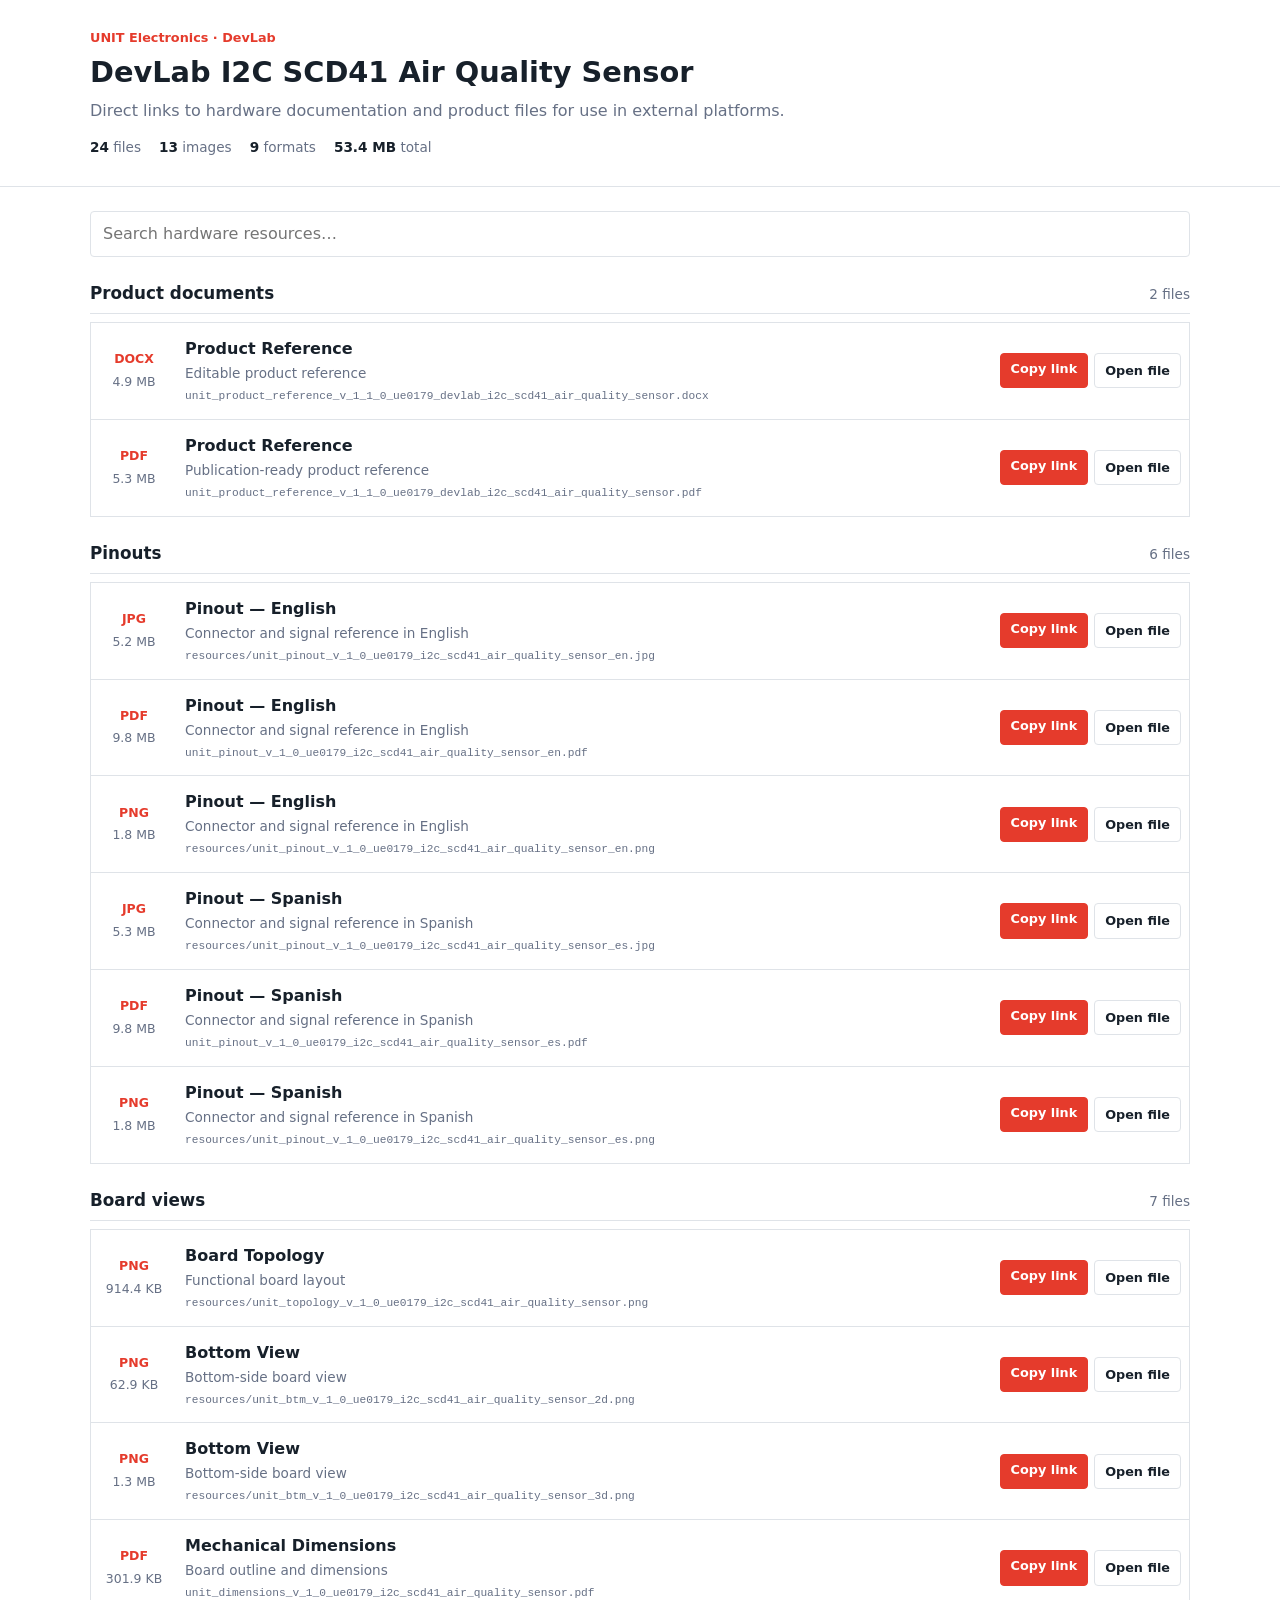
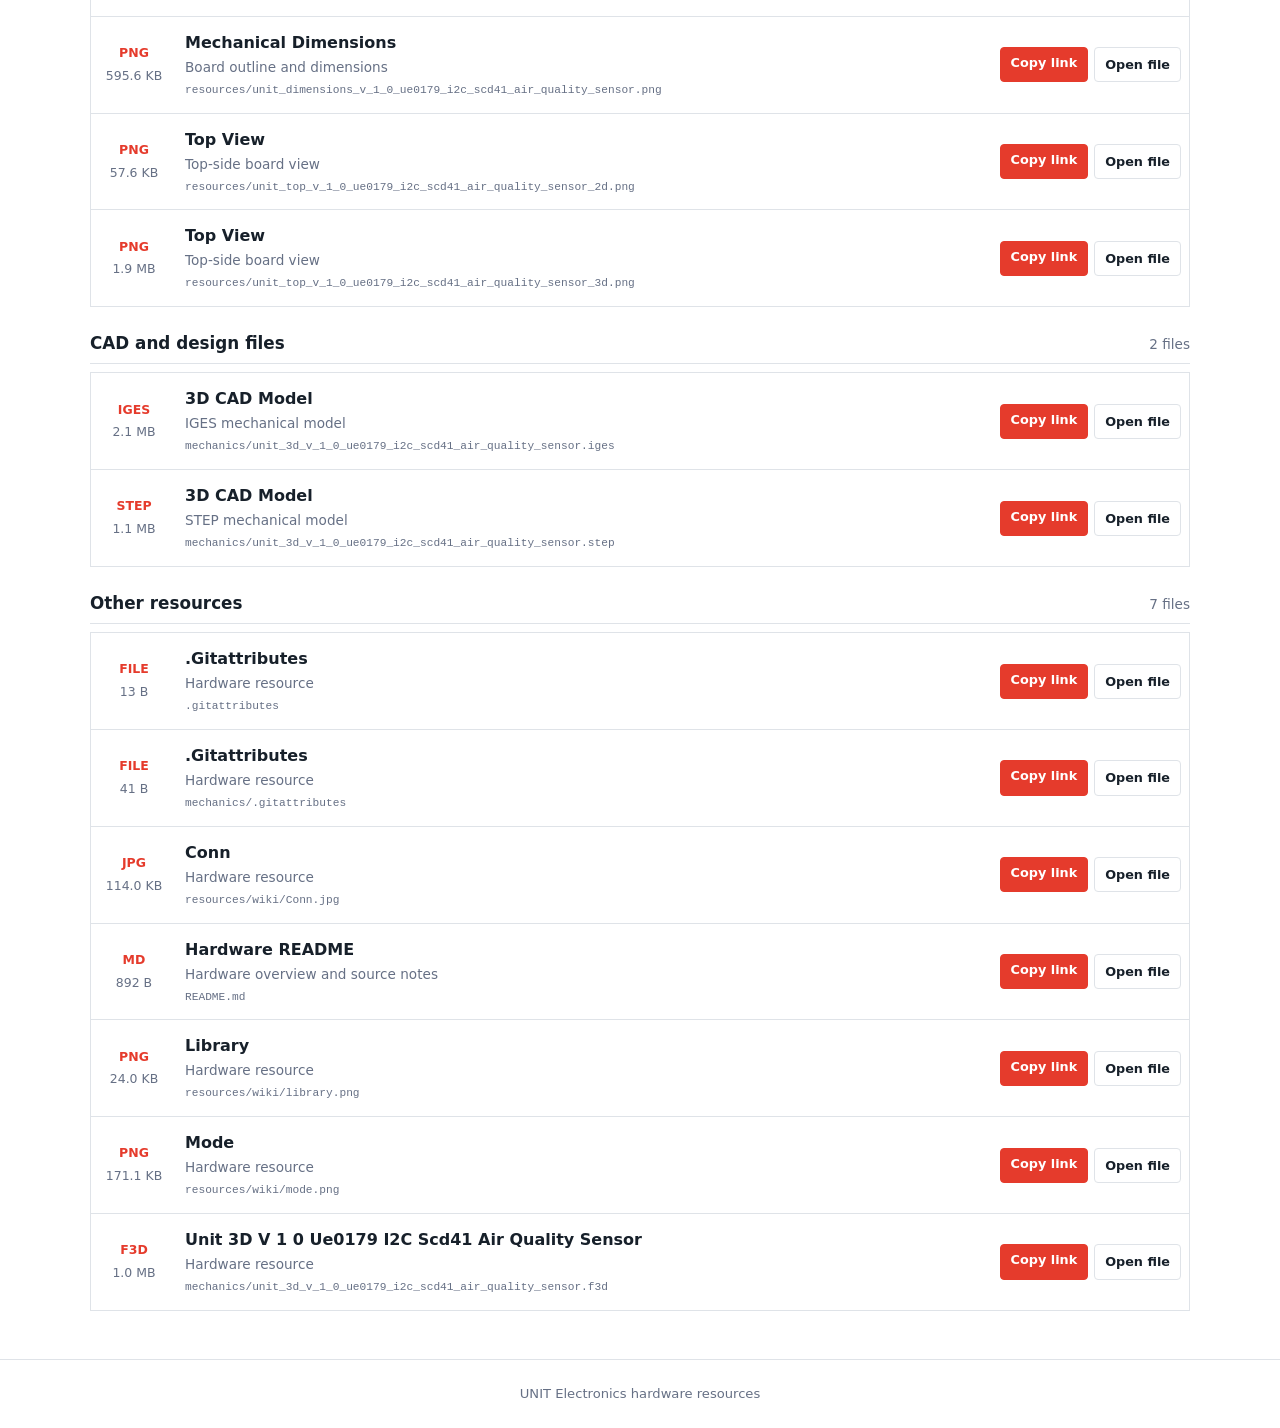
==== commit 3c4439ec: "Auto-update hardware documentation" ====
--- a/docs/index.html
+++ b/docs/index.html
@@ -140,10 +140,10 @@
       <h1>DevLab I2C SCD41 Air Quality Sensor</h1>
       <p class="subtitle">Direct links to hardware documentation and product files for use in external platforms.</p>
       <div class="summary" aria-label="Resource summary">
-        <span><strong>33</strong> files</span>
-        <span><strong>19</strong> images</span>
+        <span><strong>24</strong> files</span>
+        <span><strong>13</strong> images</span>
         <span><strong>9</strong> formats</span>
-        <span><strong>66.2 MB</strong> total</span>
+        <span><strong>53.4 MB</strong> total</span>
       </div>
     </div>
   </header>
@@ -156,70 +156,38 @@
       <section class="resource-section">
         <div class="section-heading">
           <h2>Product documents</h2>
-          <span>4 files</span>
+          <span>2 files</span>
         </div>
         <div class="resource-list">
-        <article class="resource-item" data-search="product reference unit_product_reference_v_1_1_0_atom_temt6000_ambient_light_sensor.docx editable product reference">
+        <article class="resource-item" data-search="product reference unit_product_reference_v_1_1_0_ue0179_devlab_i2c_scd41_air_quality_sensor.docx editable product reference">
           <div class="file-meta">
             <strong class="file-type">DOCX</strong>
-            <span class="file-size">7.1 MB</span>
+            <span class="file-size">4.9 MB</span>
           </div>
           <div class="resource-details">
             <h3>Product Reference</h3>
             <p>Editable product reference</p>
-            <code title="unit_product_reference_v_1_1_0_atom_temt6000_ambient_light_sensor.docx">unit_product_reference_v_1_1_0_atom_temt6000_ambient_light_sensor.docx</code>
-          </div>
-          <div class="actions">
-            <button class="button primary copy-link" type="button" data-url="unit_product_reference_v_1_1_0_atom_temt6000_ambient_light_sensor.docx">Copy link</button>
-            <a class="button" href="unit_product_reference_v_1_1_0_atom_temt6000_ambient_light_sensor.docx" target="_blank" rel="noopener">Open file</a>
-          </div>
-        </article>
-
-        <article class="resource-item" data-search="product reference unit_product_reference_v_1_1_0_atom_temt6000_ambient_light_sensor.pdf publication-ready product reference">
+            <code title="unit_product_reference_v_1_1_0_ue0179_devlab_i2c_scd41_air_quality_sensor.docx">unit_product_reference_v_1_1_0_ue0179_devlab_i2c_scd41_air_quality_sensor.docx</code>
+          </div>
+          <div class="actions">
+            <button class="button primary copy-link" type="button" data-url="unit_product_reference_v_1_1_0_ue0179_devlab_i2c_scd41_air_quality_sensor.docx">Copy link</button>
+            <a class="button" href="unit_product_reference_v_1_1_0_ue0179_devlab_i2c_scd41_air_quality_sensor.docx" target="_blank" rel="noopener">Open file</a>
+          </div>
+        </article>
+
+        <article class="resource-item" data-search="product reference unit_product_reference_v_1_1_0_ue0179_devlab_i2c_scd41_air_quality_sensor.pdf publication-ready product reference">
           <div class="file-meta">
             <strong class="file-type">PDF</strong>
-            <span class="file-size">8.0 MB</span>
+            <span class="file-size">5.3 MB</span>
           </div>
           <div class="resource-details">
             <h3>Product Reference</h3>
             <p>Publication-ready product reference</p>
-            <code title="unit_product_reference_v_1_1_0_atom_temt6000_ambient_light_sensor.pdf">unit_product_reference_v_1_1_0_atom_temt6000_ambient_light_sensor.pdf</code>
-          </div>
-          <div class="actions">
-            <button class="button primary copy-link" type="button" data-url="unit_product_reference_v_1_1_0_atom_temt6000_ambient_light_sensor.pdf">Copy link</button>
-            <a class="button" href="unit_product_reference_v_1_1_0_atom_temt6000_ambient_light_sensor.pdf" target="_blank" rel="noopener">Open file</a>
-          </div>
-        </article>
-
-        <article class="resource-item" data-search="schematic unit_sch_v_2_0_0_ue0098_temt6000.pdf electrical schematic">
-          <div class="file-meta">
-            <strong class="file-type">PDF</strong>
-            <span class="file-size">51.3 KB</span>
-          </div>
-          <div class="resource-details">
-            <h3>Schematic</h3>
-            <p>Electrical schematic</p>
-            <code title="unit_sch_v_2_0_0_ue0098_temt6000.pdf">unit_sch_v_2_0_0_ue0098_temt6000.pdf</code>
-          </div>
-          <div class="actions">
-            <button class="button primary copy-link" type="button" data-url="unit_sch_v_2_0_0_ue0098_temt6000.pdf">Copy link</button>
-            <a class="button" href="unit_sch_v_2_0_0_ue0098_temt6000.pdf" target="_blank" rel="noopener">Open file</a>
-          </div>
-        </article>
-
-        <article class="resource-item" data-search="schematic resources/unit_schematic_v_2_0_0_ue0098_temt6000.png electrical schematic">
-          <div class="file-meta">
-            <strong class="file-type">PNG</strong>
-            <span class="file-size">220.3 KB</span>
-          </div>
-          <div class="resource-details">
-            <h3>Schematic</h3>
-            <p>Electrical schematic</p>
-            <code title="resources/unit_schematic_v_2_0_0_ue0098_temt6000.png">resources/unit_schematic_v_2_0_0_ue0098_temt6000.png</code>
-          </div>
-          <div class="actions">
-            <button class="button primary copy-link" type="button" data-url="resources/unit_schematic_v_2_0_0_ue0098_temt6000.png">Copy link</button>
-            <a class="button" href="resources/unit_schematic_v_2_0_0_ue0098_temt6000.png" target="_blank" rel="noopener">Open file</a>
+            <code title="unit_product_reference_v_1_1_0_ue0179_devlab_i2c_scd41_air_quality_sensor.pdf">unit_product_reference_v_1_1_0_ue0179_devlab_i2c_scd41_air_quality_sensor.pdf</code>
+          </div>
+          <div class="actions">
+            <button class="button primary copy-link" type="button" data-url="unit_product_reference_v_1_1_0_ue0179_devlab_i2c_scd41_air_quality_sensor.pdf">Copy link</button>
+            <a class="button" href="unit_product_reference_v_1_1_0_ue0179_devlab_i2c_scd41_air_quality_sensor.pdf" target="_blank" rel="noopener">Open file</a>
           </div>
         </article>
         </div>
@@ -227,7 +195,7 @@
       <section class="resource-section">
         <div class="section-heading">
           <h2>Pinouts</h2>
-          <span>9 files</span>
+          <span>6 files</span>
         </div>
         <div class="resource-list">
         <article class="resource-item" data-search="pinout — english resources/unit_pinout_v_1_0_ue0179_i2c_scd41_air_quality_sensor_en.jpg connector and signal reference in english">
@@ -246,22 +214,6 @@
           </div>
         </article>
 
-        <article class="resource-item" data-search="pinout — english resources/unit_pinout_v_3_1_0_ue0098_temt6000_ambient_light_sensor_en.jpg connector and signal reference in english">
-          <div class="file-meta">
-            <strong class="file-type">JPG</strong>
-            <span class="file-size">1.8 MB</span>
-          </div>
-          <div class="resource-details">
-            <h3>Pinout — English</h3>
-            <p>Connector and signal reference in English</p>
-            <code title="resources/unit_pinout_v_3_1_0_ue0098_temt6000_ambient_light_sensor_en.jpg">resources/unit_pinout_v_3_1_0_ue0098_temt6000_ambient_light_sensor_en.jpg</code>
-          </div>
-          <div class="actions">
-            <button class="button primary copy-link" type="button" data-url="resources/unit_pinout_v_3_1_0_ue0098_temt6000_ambient_light_sensor_en.jpg">Copy link</button>
-            <a class="button" href="resources/unit_pinout_v_3_1_0_ue0098_temt6000_ambient_light_sensor_en.jpg" target="_blank" rel="noopener">Open file</a>
-          </div>
-        </article>
-
         <article class="resource-item" data-search="pinout — english unit_pinout_v_1_0_ue0179_i2c_scd41_air_quality_sensor_en.pdf connector and signal reference in english">
           <div class="file-meta">
             <strong class="file-type">PDF</strong>
@@ -278,22 +230,6 @@
           </div>
         </article>
 
-        <article class="resource-item" data-search="pinout — english unit_pinout_v_3_1_0_ue0098_temt6000_ambient_light_sensor_en.pdf connector and signal reference in english">
-          <div class="file-meta">
-            <strong class="file-type">PDF</strong>
-            <span class="file-size">1.6 MB</span>
-          </div>
-          <div class="resource-details">
-            <h3>Pinout — English</h3>
-            <p>Connector and signal reference in English</p>
-            <code title="unit_pinout_v_3_1_0_ue0098_temt6000_ambient_light_sensor_en.pdf">unit_pinout_v_3_1_0_ue0098_temt6000_ambient_light_sensor_en.pdf</code>
-          </div>
-          <div class="actions">
-            <button class="button primary copy-link" type="button" data-url="unit_pinout_v_3_1_0_ue0098_temt6000_ambient_light_sensor_en.pdf">Copy link</button>
-            <a class="button" href="unit_pinout_v_3_1_0_ue0098_temt6000_ambient_light_sensor_en.pdf" target="_blank" rel="noopener">Open file</a>
-          </div>
-        </article>
-
         <article class="resource-item" data-search="pinout — english resources/unit_pinout_v_1_0_ue0179_i2c_scd41_air_quality_sensor_en.png connector and signal reference in english">
           <div class="file-meta">
             <strong class="file-type">PNG</strong>
@@ -339,22 +275,6 @@
           <div class="actions">
             <button class="button primary copy-link" type="button" data-url="unit_pinout_v_1_0_ue0179_i2c_scd41_air_quality_sensor_es.pdf">Copy link</button>
             <a class="button" href="unit_pinout_v_1_0_ue0179_i2c_scd41_air_quality_sensor_es.pdf" target="_blank" rel="noopener">Open file</a>
-          </div>
-        </article>
-
-        <article class="resource-item" data-search="pinout — spanish unit_pinout_v_3_1_0_ue0098_temt6000_ambient_light_sensor_es.pdf connector and signal reference in spanish">
-          <div class="file-meta">
-            <strong class="file-type">PDF</strong>
-            <span class="file-size">1.6 MB</span>
-          </div>
-          <div class="resource-details">
-            <h3>Pinout — Spanish</h3>
-            <p>Connector and signal reference in Spanish</p>
-            <code title="unit_pinout_v_3_1_0_ue0098_temt6000_ambient_light_sensor_es.pdf">unit_pinout_v_3_1_0_ue0098_temt6000_ambient_light_sensor_es.pdf</code>
-          </div>
-          <div class="actions">
-            <button class="button primary copy-link" type="button" data-url="unit_pinout_v_3_1_0_ue0098_temt6000_ambient_light_sensor_es.pdf">Copy link</button>
-            <a class="button" href="unit_pinout_v_3_1_0_ue0098_temt6000_ambient_light_sensor_es.pdf" target="_blank" rel="noopener">Open file</a>
           </div>
         </article>
 
@@ -378,7 +298,7 @@
       <section class="resource-section">
         <div class="section-heading">
           <h2>Board views</h2>
-          <span>11 files</span>
+          <span>7 files</span>
         </div>
         <div class="resource-list">
         <article class="resource-item" data-search="board topology resources/unit_topology_v_1_0_ue0179_i2c_scd41_air_quality_sensor.png functional board layout">
@@ -397,38 +317,6 @@
           </div>
         </article>
 
-        <article class="resource-item" data-search="board topology resources/unit_topology_v_3_1_0_ue0098_temt6000_ambient_light_sensor.png functional board layout">
-          <div class="file-meta">
-            <strong class="file-type">PNG</strong>
-            <span class="file-size">1.5 MB</span>
-          </div>
-          <div class="resource-details">
-            <h3>Board Topology</h3>
-            <p>Functional board layout</p>
-            <code title="resources/unit_topology_v_3_1_0_ue0098_temt6000_ambient_light_sensor.png">resources/unit_topology_v_3_1_0_ue0098_temt6000_ambient_light_sensor.png</code>
-          </div>
-          <div class="actions">
-            <button class="button primary copy-link" type="button" data-url="resources/unit_topology_v_3_1_0_ue0098_temt6000_ambient_light_sensor.png">Copy link</button>
-            <a class="button" href="resources/unit_topology_v_3_1_0_ue0098_temt6000_ambient_light_sensor.png" target="_blank" rel="noopener">Open file</a>
-          </div>
-        </article>
-
-        <article class="resource-item" data-search="bottom view resources/unit_btm_v_0_3_1_ue0098_temt6000.png bottom-side board view">
-          <div class="file-meta">
-            <strong class="file-type">PNG</strong>
-            <span class="file-size">32.5 KB</span>
-          </div>
-          <div class="resource-details">
-            <h3>Bottom View</h3>
-            <p>Bottom-side board view</p>
-            <code title="resources/unit_btm_v_0_3_1_ue0098_temt6000.png">resources/unit_btm_v_0_3_1_ue0098_temt6000.png</code>
-          </div>
-          <div class="actions">
-            <button class="button primary copy-link" type="button" data-url="resources/unit_btm_v_0_3_1_ue0098_temt6000.png">Copy link</button>
-            <a class="button" href="resources/unit_btm_v_0_3_1_ue0098_temt6000.png" target="_blank" rel="noopener">Open file</a>
-          </div>
-        </article>
-
         <article class="resource-item" data-search="bottom view resources/unit_btm_v_1_0_ue0179_i2c_scd41_air_quality_sensor_2d.png bottom-side board view">
           <div class="file-meta">
             <strong class="file-type">PNG</strong>
@@ -490,38 +378,6 @@
           <div class="actions">
             <button class="button primary copy-link" type="button" data-url="resources/unit_dimensions_v_1_0_ue0179_i2c_scd41_air_quality_sensor.png">Copy link</button>
             <a class="button" href="resources/unit_dimensions_v_1_0_ue0179_i2c_scd41_air_quality_sensor.png" target="_blank" rel="noopener">Open file</a>
-          </div>
-        </article>
-
-        <article class="resource-item" data-search="mechanical dimensions resources/unit_dimensions_v_3_1_0_ue0098_temt6000_ambient_light_sensor.png board outline and dimensions">
-          <div class="file-meta">
-            <strong class="file-type">PNG</strong>
-            <span class="file-size">1.1 MB</span>
-          </div>
-          <div class="resource-details">
-            <h3>Mechanical Dimensions</h3>
-            <p>Board outline and dimensions</p>
-            <code title="resources/unit_dimensions_v_3_1_0_ue0098_temt6000_ambient_light_sensor.png">resources/unit_dimensions_v_3_1_0_ue0098_temt6000_ambient_light_sensor.png</code>
-          </div>
-          <div class="actions">
-            <button class="button primary copy-link" type="button" data-url="resources/unit_dimensions_v_3_1_0_ue0098_temt6000_ambient_light_sensor.png">Copy link</button>
-            <a class="button" href="resources/unit_dimensions_v_3_1_0_ue0098_temt6000_ambient_light_sensor.png" target="_blank" rel="noopener">Open file</a>
-          </div>
-        </article>
-
-        <article class="resource-item" data-search="top view resources/unit_top_v_0_3_1_ue0098_temt6000.png top-side board view">
-          <div class="file-meta">
-            <strong class="file-type">PNG</strong>
-            <span class="file-size">32.5 KB</span>
-          </div>
-          <div class="resource-details">
-            <h3>Top View</h3>
-            <p>Top-side board view</p>
-            <code title="resources/unit_top_v_0_3_1_ue0098_temt6000.png">resources/unit_top_v_0_3_1_ue0098_temt6000.png</code>
-          </div>
-          <div class="actions">
-            <button class="button primary copy-link" type="button" data-url="resources/unit_top_v_0_3_1_ue0098_temt6000.png">Copy link</button>
-            <a class="button" href="resources/unit_top_v_0_3_1_ue0098_temt6000.png" target="_blank" rel="noopener">Open file</a>
           </div>
         </article>
 
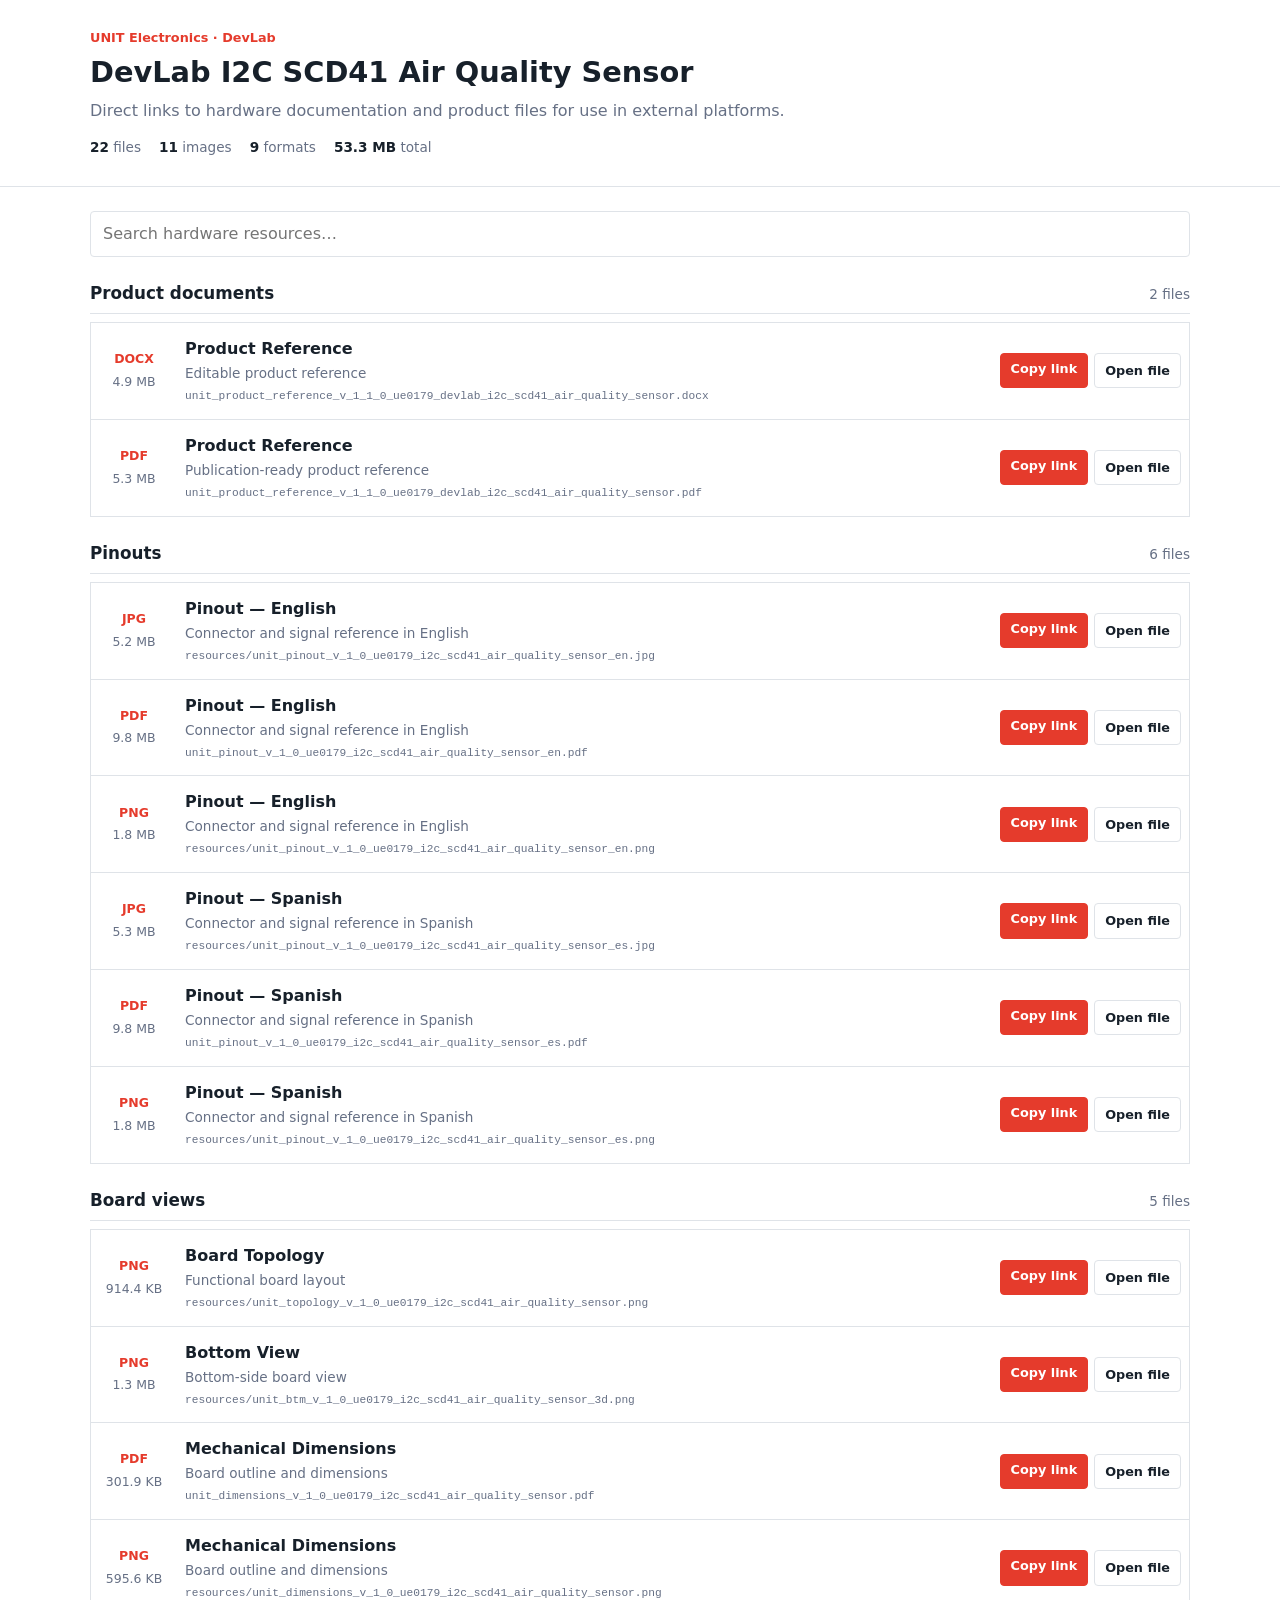
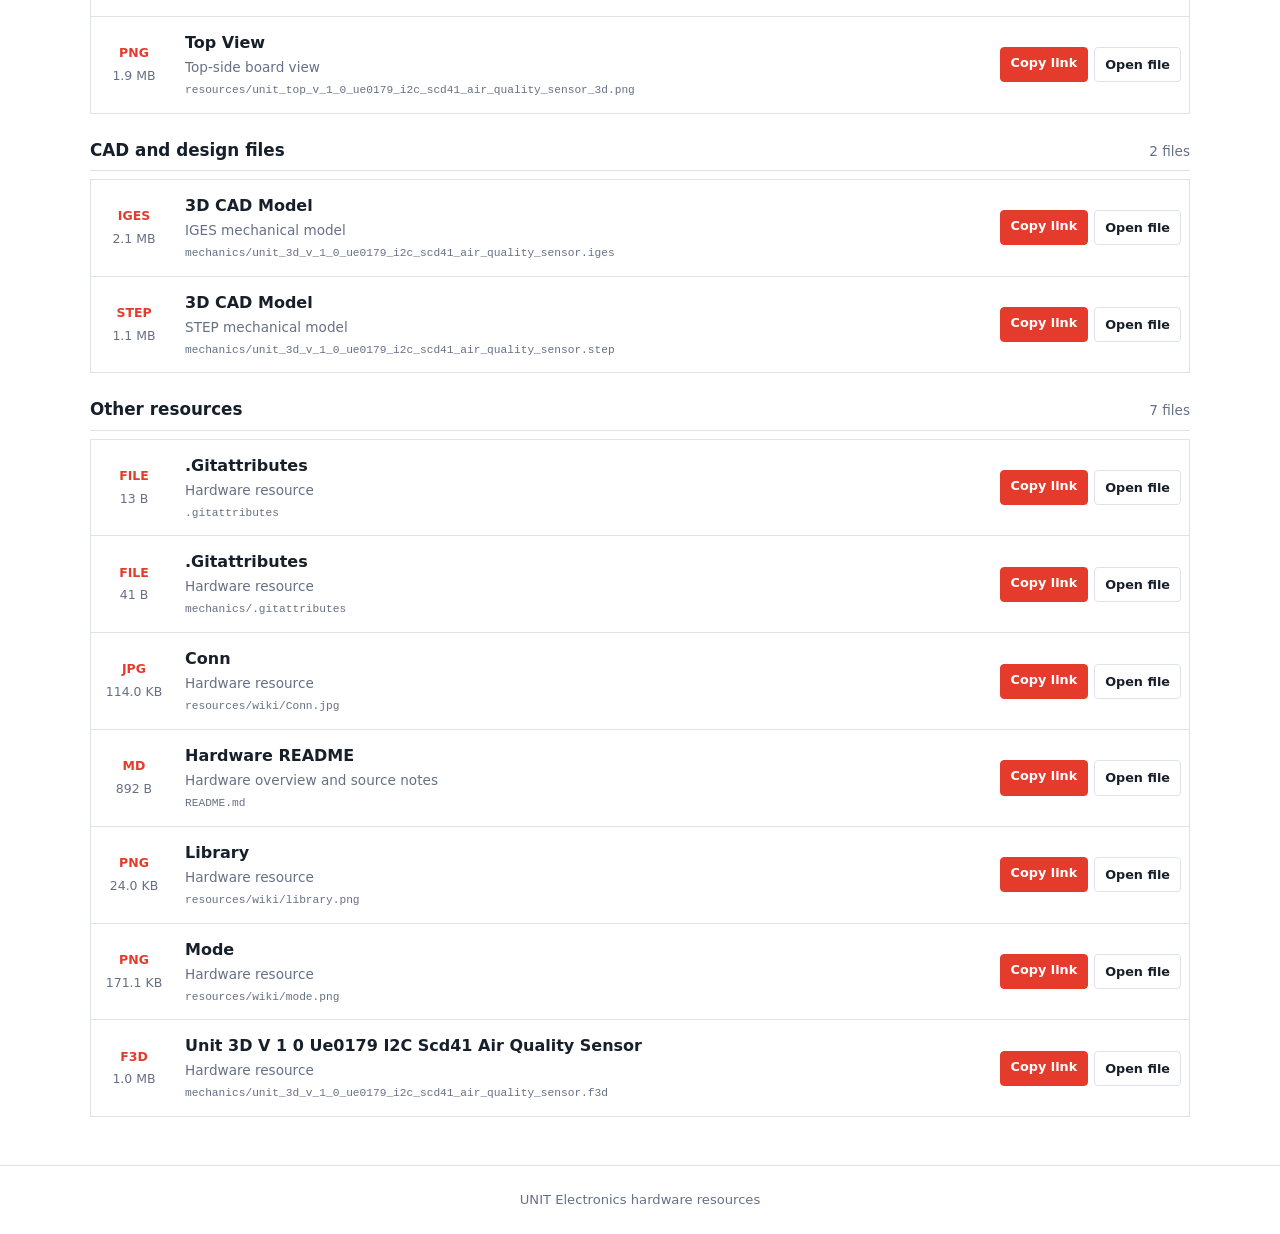
==== commit 68c5e6bc: "Auto-update hardware documentation" ====
--- a/docs/index.html
+++ b/docs/index.html
@@ -140,10 +140,10 @@
       <h1>DevLab I2C SCD41 Air Quality Sensor</h1>
       <p class="subtitle">Direct links to hardware documentation and product files for use in external platforms.</p>
       <div class="summary" aria-label="Resource summary">
-        <span><strong>24</strong> files</span>
-        <span><strong>13</strong> images</span>
+        <span><strong>22</strong> files</span>
+        <span><strong>11</strong> images</span>
         <span><strong>9</strong> formats</span>
-        <span><strong>53.4 MB</strong> total</span>
+        <span><strong>53.3 MB</strong> total</span>
       </div>
     </div>
   </header>
@@ -298,7 +298,7 @@
       <section class="resource-section">
         <div class="section-heading">
           <h2>Board views</h2>
-          <span>7 files</span>
+          <span>5 files</span>
         </div>
         <div class="resource-list">
         <article class="resource-item" data-search="board topology resources/unit_topology_v_1_0_ue0179_i2c_scd41_air_quality_sensor.png functional board layout">
@@ -317,22 +317,6 @@
           </div>
         </article>
 
-        <article class="resource-item" data-search="bottom view resources/unit_btm_v_1_0_ue0179_i2c_scd41_air_quality_sensor_2d.png bottom-side board view">
-          <div class="file-meta">
-            <strong class="file-type">PNG</strong>
-            <span class="file-size">62.9 KB</span>
-          </div>
-          <div class="resource-details">
-            <h3>Bottom View</h3>
-            <p>Bottom-side board view</p>
-            <code title="resources/unit_btm_v_1_0_ue0179_i2c_scd41_air_quality_sensor_2d.png">resources/unit_btm_v_1_0_ue0179_i2c_scd41_air_quality_sensor_2d.png</code>
-          </div>
-          <div class="actions">
-            <button class="button primary copy-link" type="button" data-url="resources/unit_btm_v_1_0_ue0179_i2c_scd41_air_quality_sensor_2d.png">Copy link</button>
-            <a class="button" href="resources/unit_btm_v_1_0_ue0179_i2c_scd41_air_quality_sensor_2d.png" target="_blank" rel="noopener">Open file</a>
-          </div>
-        </article>
-
         <article class="resource-item" data-search="bottom view resources/unit_btm_v_1_0_ue0179_i2c_scd41_air_quality_sensor_3d.png bottom-side board view">
           <div class="file-meta">
             <strong class="file-type">PNG</strong>
@@ -378,22 +362,6 @@
           <div class="actions">
             <button class="button primary copy-link" type="button" data-url="resources/unit_dimensions_v_1_0_ue0179_i2c_scd41_air_quality_sensor.png">Copy link</button>
             <a class="button" href="resources/unit_dimensions_v_1_0_ue0179_i2c_scd41_air_quality_sensor.png" target="_blank" rel="noopener">Open file</a>
-          </div>
-        </article>
-
-        <article class="resource-item" data-search="top view resources/unit_top_v_1_0_ue0179_i2c_scd41_air_quality_sensor_2d.png top-side board view">
-          <div class="file-meta">
-            <strong class="file-type">PNG</strong>
-            <span class="file-size">57.6 KB</span>
-          </div>
-          <div class="resource-details">
-            <h3>Top View</h3>
-            <p>Top-side board view</p>
-            <code title="resources/unit_top_v_1_0_ue0179_i2c_scd41_air_quality_sensor_2d.png">resources/unit_top_v_1_0_ue0179_i2c_scd41_air_quality_sensor_2d.png</code>
-          </div>
-          <div class="actions">
-            <button class="button primary copy-link" type="button" data-url="resources/unit_top_v_1_0_ue0179_i2c_scd41_air_quality_sensor_2d.png">Copy link</button>
-            <a class="button" href="resources/unit_top_v_1_0_ue0179_i2c_scd41_air_quality_sensor_2d.png" target="_blank" rel="noopener">Open file</a>
           </div>
         </article>
 
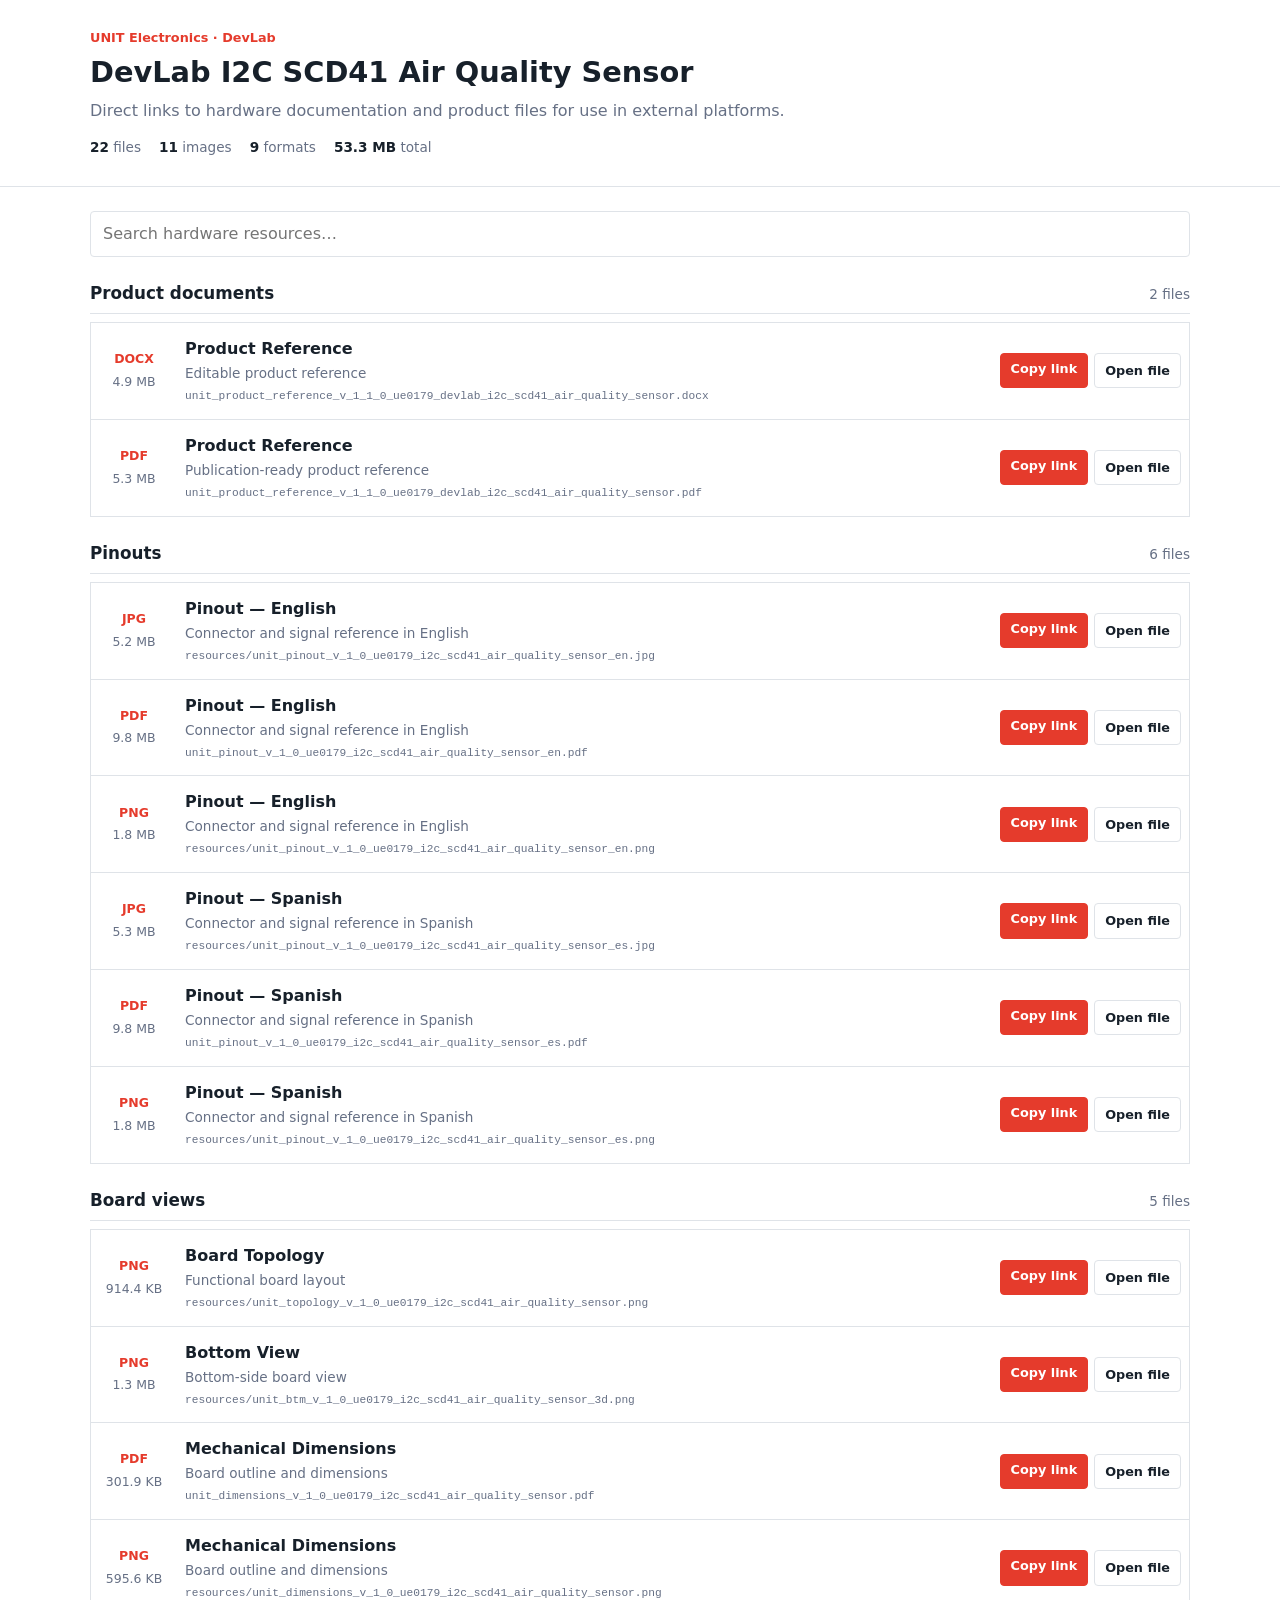
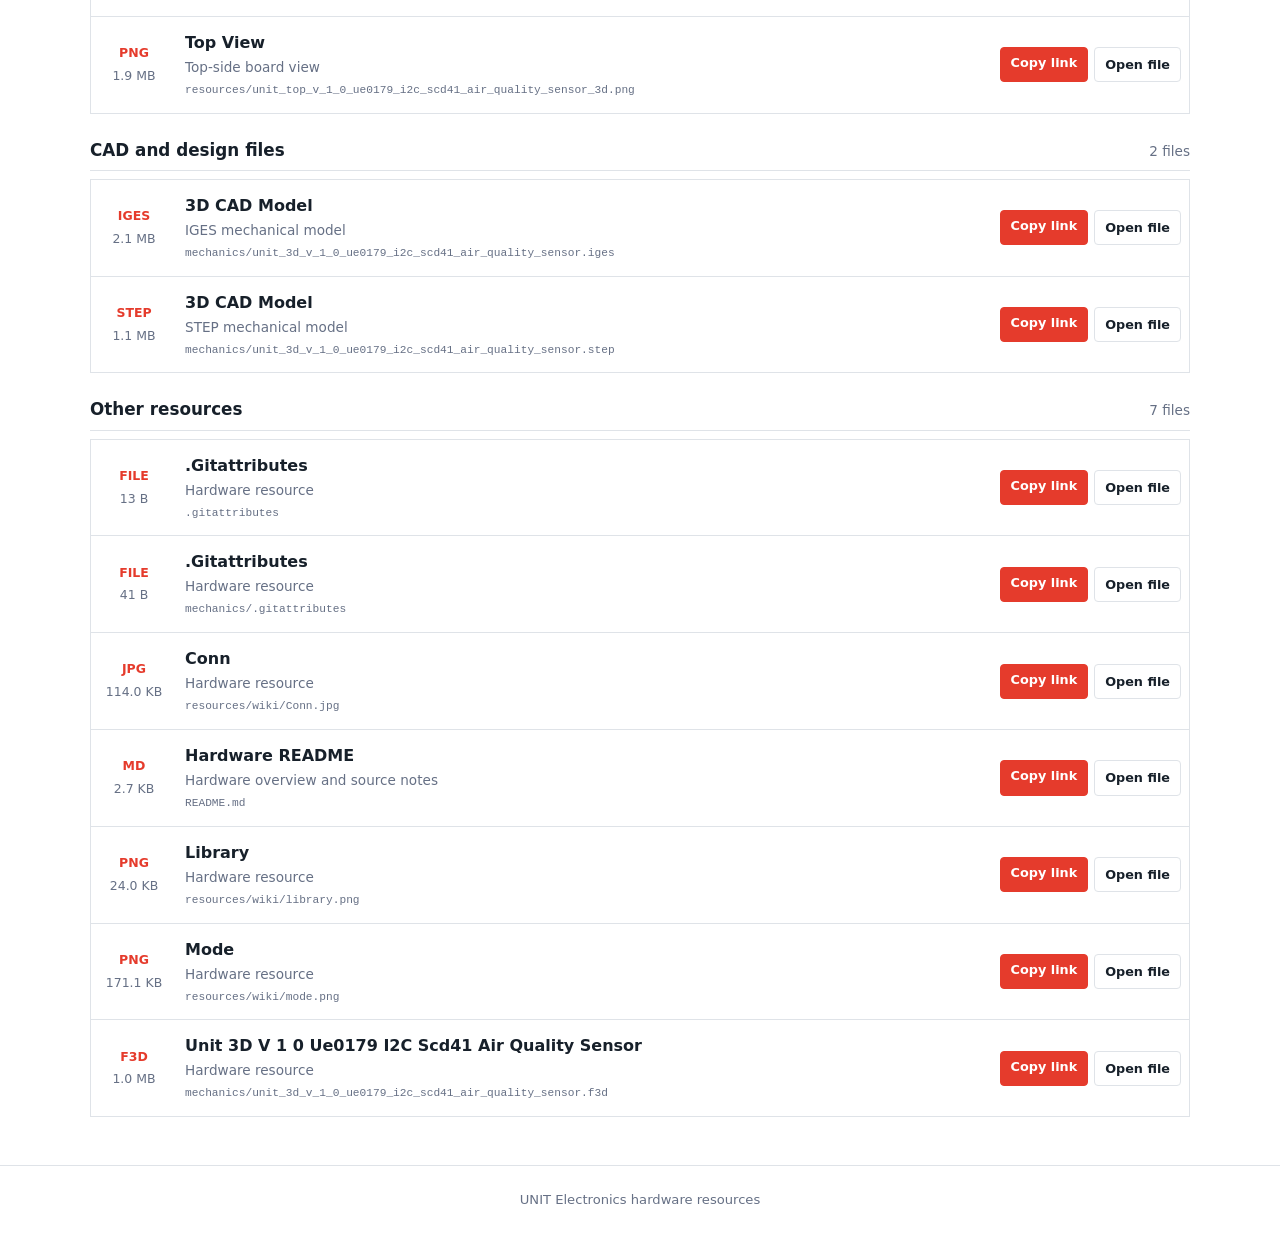
==== commit 8eb6ee79: "Auto-update hardware documentation" ====
--- a/docs/index.html
+++ b/docs/index.html
@@ -478,7 +478,7 @@
         <article class="resource-item" data-search="hardware readme readme.md hardware overview and source notes">
           <div class="file-meta">
             <strong class="file-type">MD</strong>
-            <span class="file-size">892 B</span>
+            <span class="file-size">2.7 KB</span>
           </div>
           <div class="resource-details">
             <h3>Hardware README</h3>
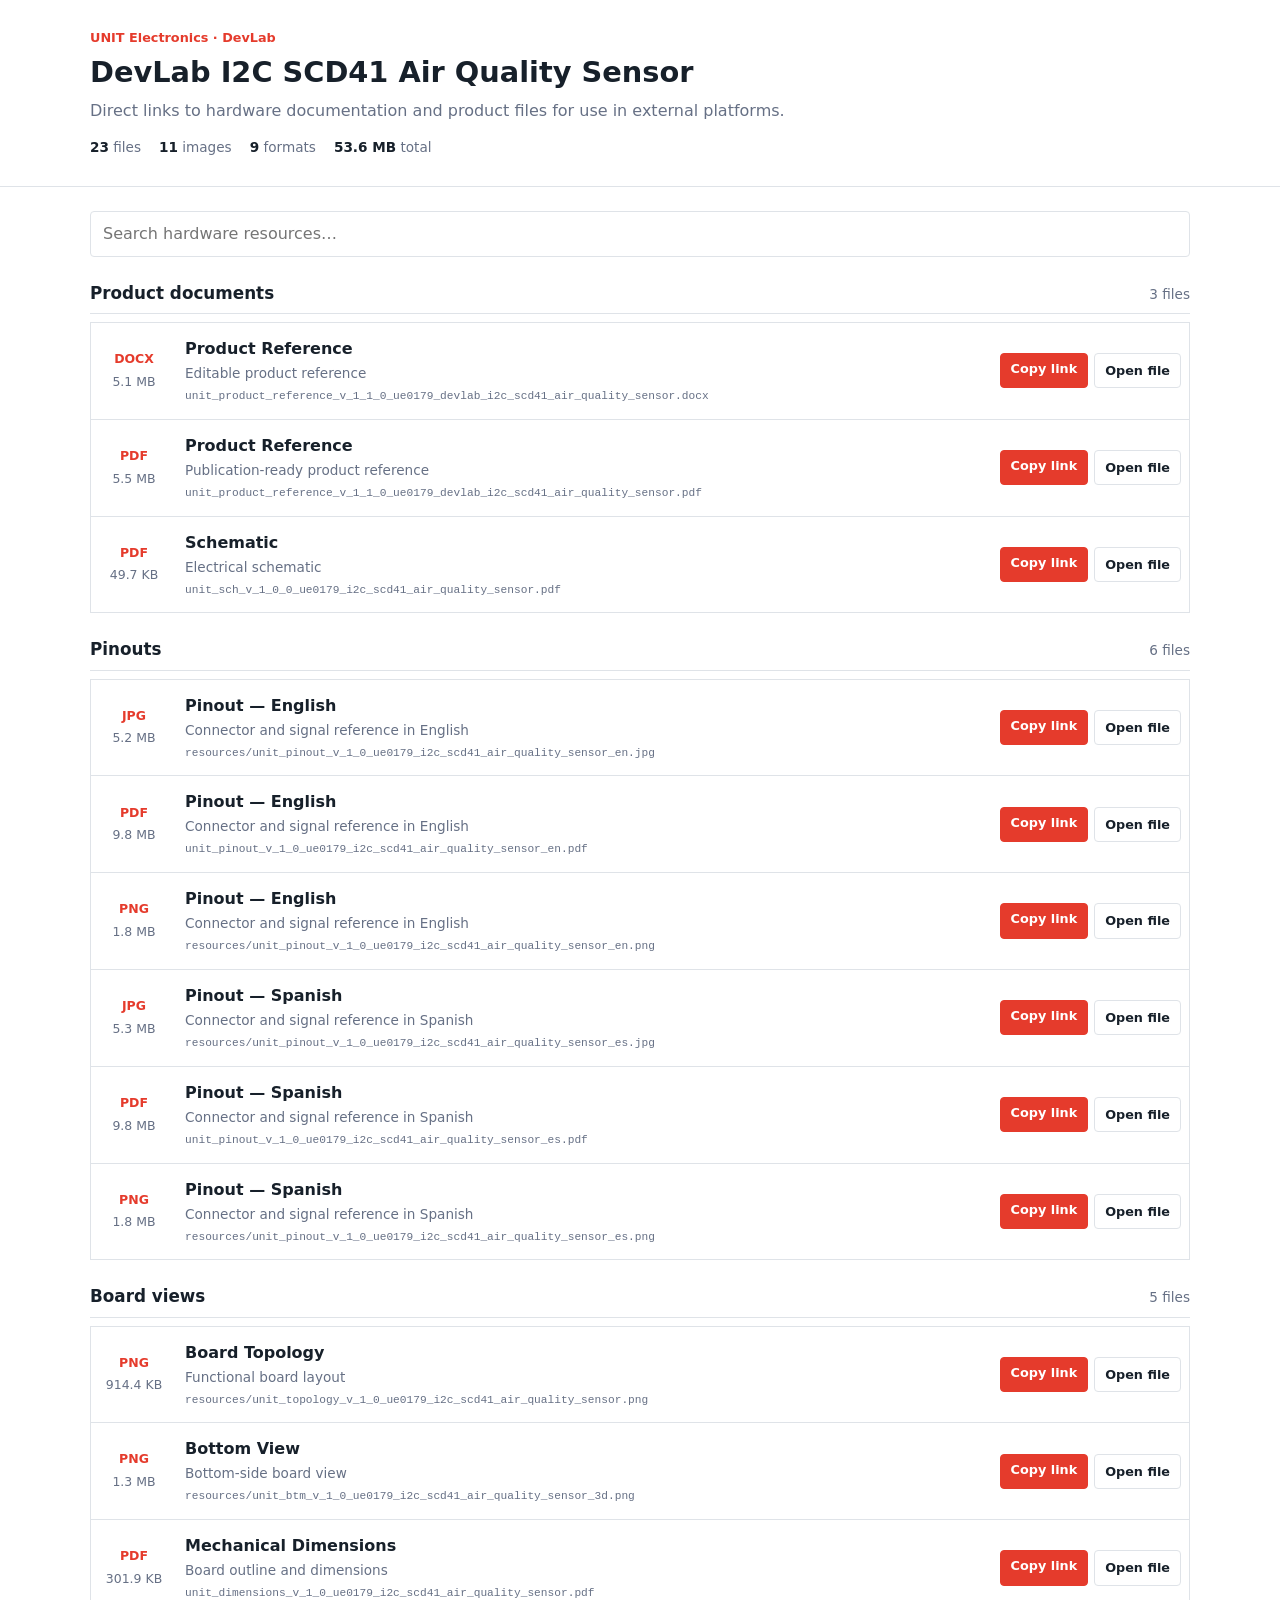
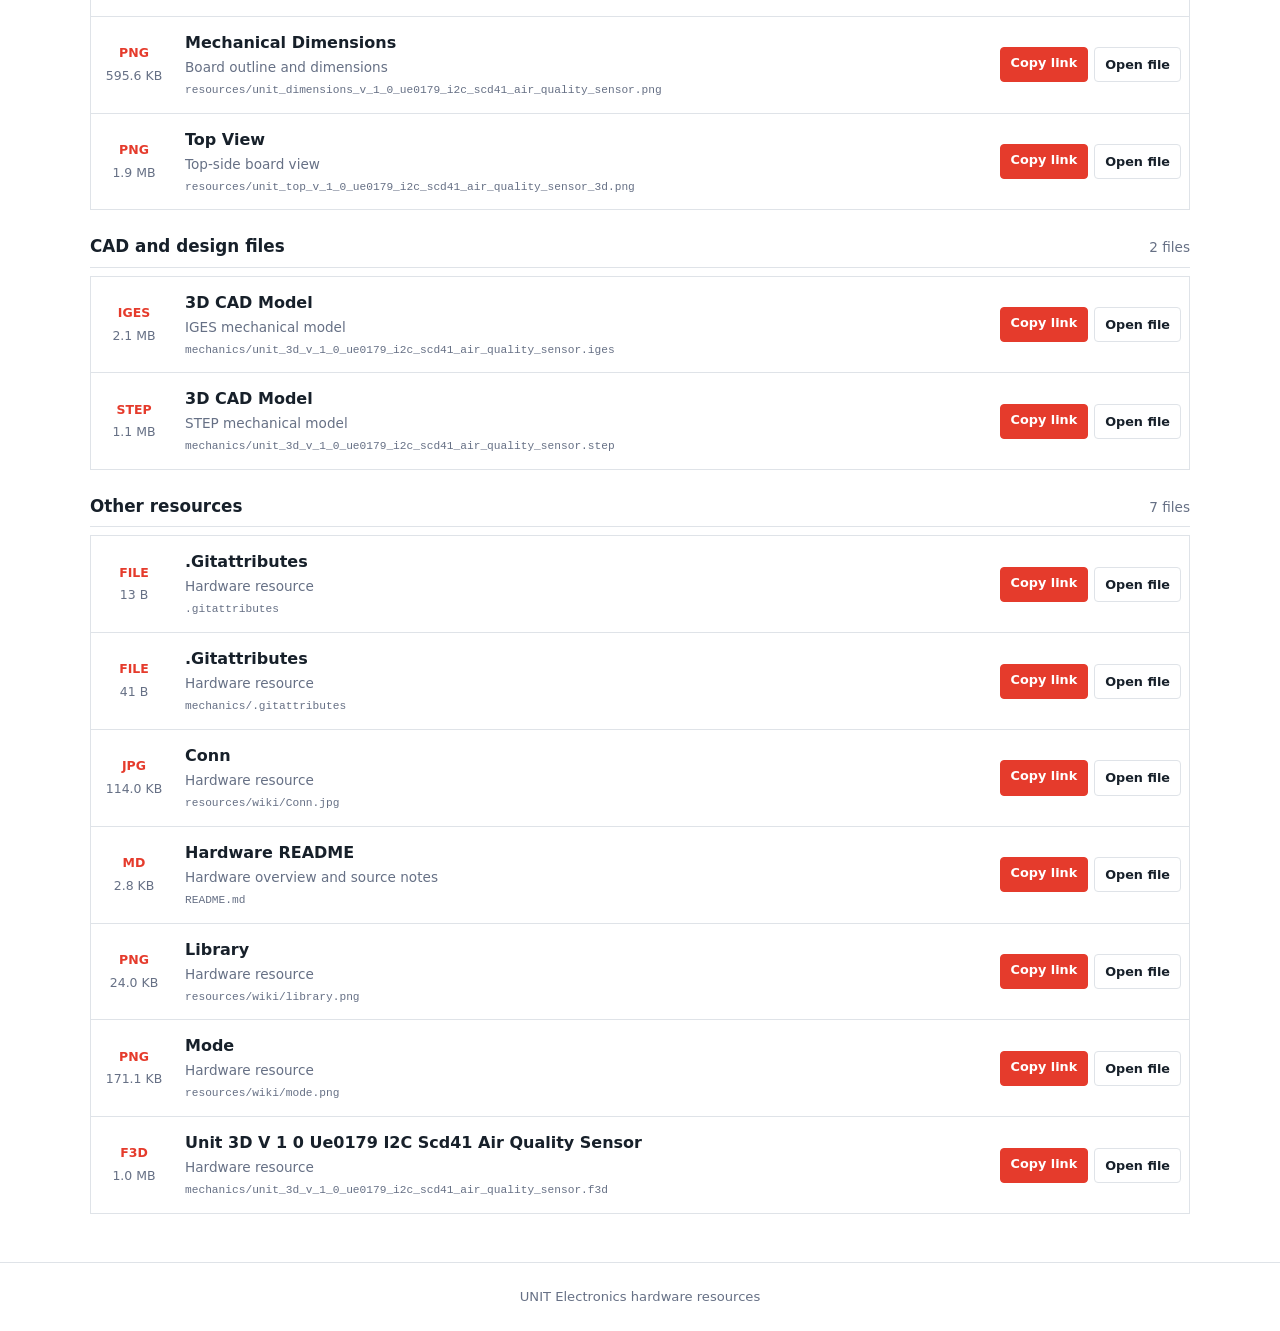
==== commit 015572f6: "Auto-update hardware documentation" ====
--- a/docs/index.html
+++ b/docs/index.html
@@ -140,10 +140,10 @@
       <h1>DevLab I2C SCD41 Air Quality Sensor</h1>
       <p class="subtitle">Direct links to hardware documentation and product files for use in external platforms.</p>
       <div class="summary" aria-label="Resource summary">
-        <span><strong>22</strong> files</span>
+        <span><strong>23</strong> files</span>
         <span><strong>11</strong> images</span>
         <span><strong>9</strong> formats</span>
-        <span><strong>53.3 MB</strong> total</span>
+        <span><strong>53.6 MB</strong> total</span>
       </div>
     </div>
   </header>
@@ -156,13 +156,13 @@
       <section class="resource-section">
         <div class="section-heading">
           <h2>Product documents</h2>
-          <span>2 files</span>
+          <span>3 files</span>
         </div>
         <div class="resource-list">
         <article class="resource-item" data-search="product reference unit_product_reference_v_1_1_0_ue0179_devlab_i2c_scd41_air_quality_sensor.docx editable product reference">
           <div class="file-meta">
             <strong class="file-type">DOCX</strong>
-            <span class="file-size">4.9 MB</span>
+            <span class="file-size">5.1 MB</span>
           </div>
           <div class="resource-details">
             <h3>Product Reference</h3>
@@ -178,7 +178,7 @@
         <article class="resource-item" data-search="product reference unit_product_reference_v_1_1_0_ue0179_devlab_i2c_scd41_air_quality_sensor.pdf publication-ready product reference">
           <div class="file-meta">
             <strong class="file-type">PDF</strong>
-            <span class="file-size">5.3 MB</span>
+            <span class="file-size">5.5 MB</span>
           </div>
           <div class="resource-details">
             <h3>Product Reference</h3>
@@ -188,6 +188,22 @@
           <div class="actions">
             <button class="button primary copy-link" type="button" data-url="unit_product_reference_v_1_1_0_ue0179_devlab_i2c_scd41_air_quality_sensor.pdf">Copy link</button>
             <a class="button" href="unit_product_reference_v_1_1_0_ue0179_devlab_i2c_scd41_air_quality_sensor.pdf" target="_blank" rel="noopener">Open file</a>
+          </div>
+        </article>
+
+        <article class="resource-item" data-search="schematic unit_sch_v_1_0_0_ue0179_i2c_scd41_air_quality_sensor.pdf electrical schematic">
+          <div class="file-meta">
+            <strong class="file-type">PDF</strong>
+            <span class="file-size">49.7 KB</span>
+          </div>
+          <div class="resource-details">
+            <h3>Schematic</h3>
+            <p>Electrical schematic</p>
+            <code title="unit_sch_v_1_0_0_ue0179_i2c_scd41_air_quality_sensor.pdf">unit_sch_v_1_0_0_ue0179_i2c_scd41_air_quality_sensor.pdf</code>
+          </div>
+          <div class="actions">
+            <button class="button primary copy-link" type="button" data-url="unit_sch_v_1_0_0_ue0179_i2c_scd41_air_quality_sensor.pdf">Copy link</button>
+            <a class="button" href="unit_sch_v_1_0_0_ue0179_i2c_scd41_air_quality_sensor.pdf" target="_blank" rel="noopener">Open file</a>
           </div>
         </article>
         </div>
@@ -478,7 +494,7 @@
         <article class="resource-item" data-search="hardware readme readme.md hardware overview and source notes">
           <div class="file-meta">
             <strong class="file-type">MD</strong>
-            <span class="file-size">2.7 KB</span>
+            <span class="file-size">2.8 KB</span>
           </div>
           <div class="resource-details">
             <h3>Hardware README</h3>
